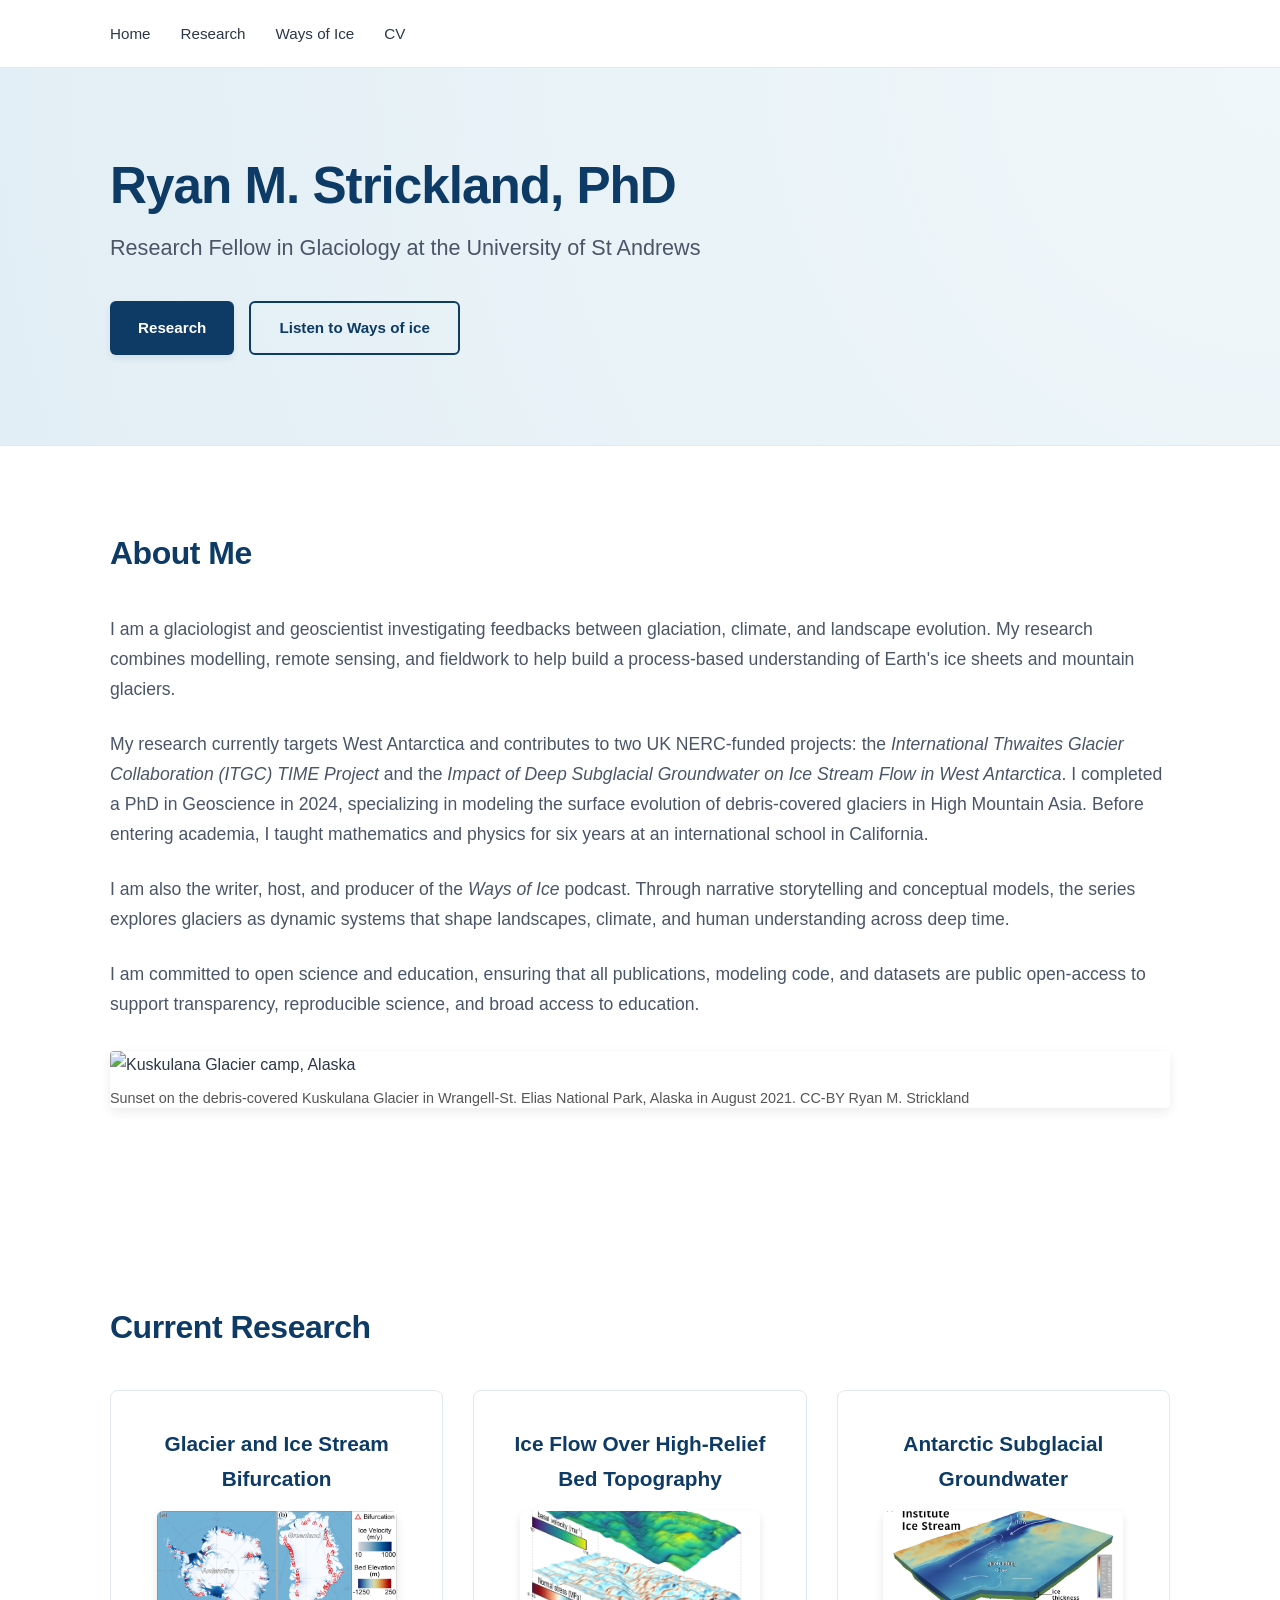
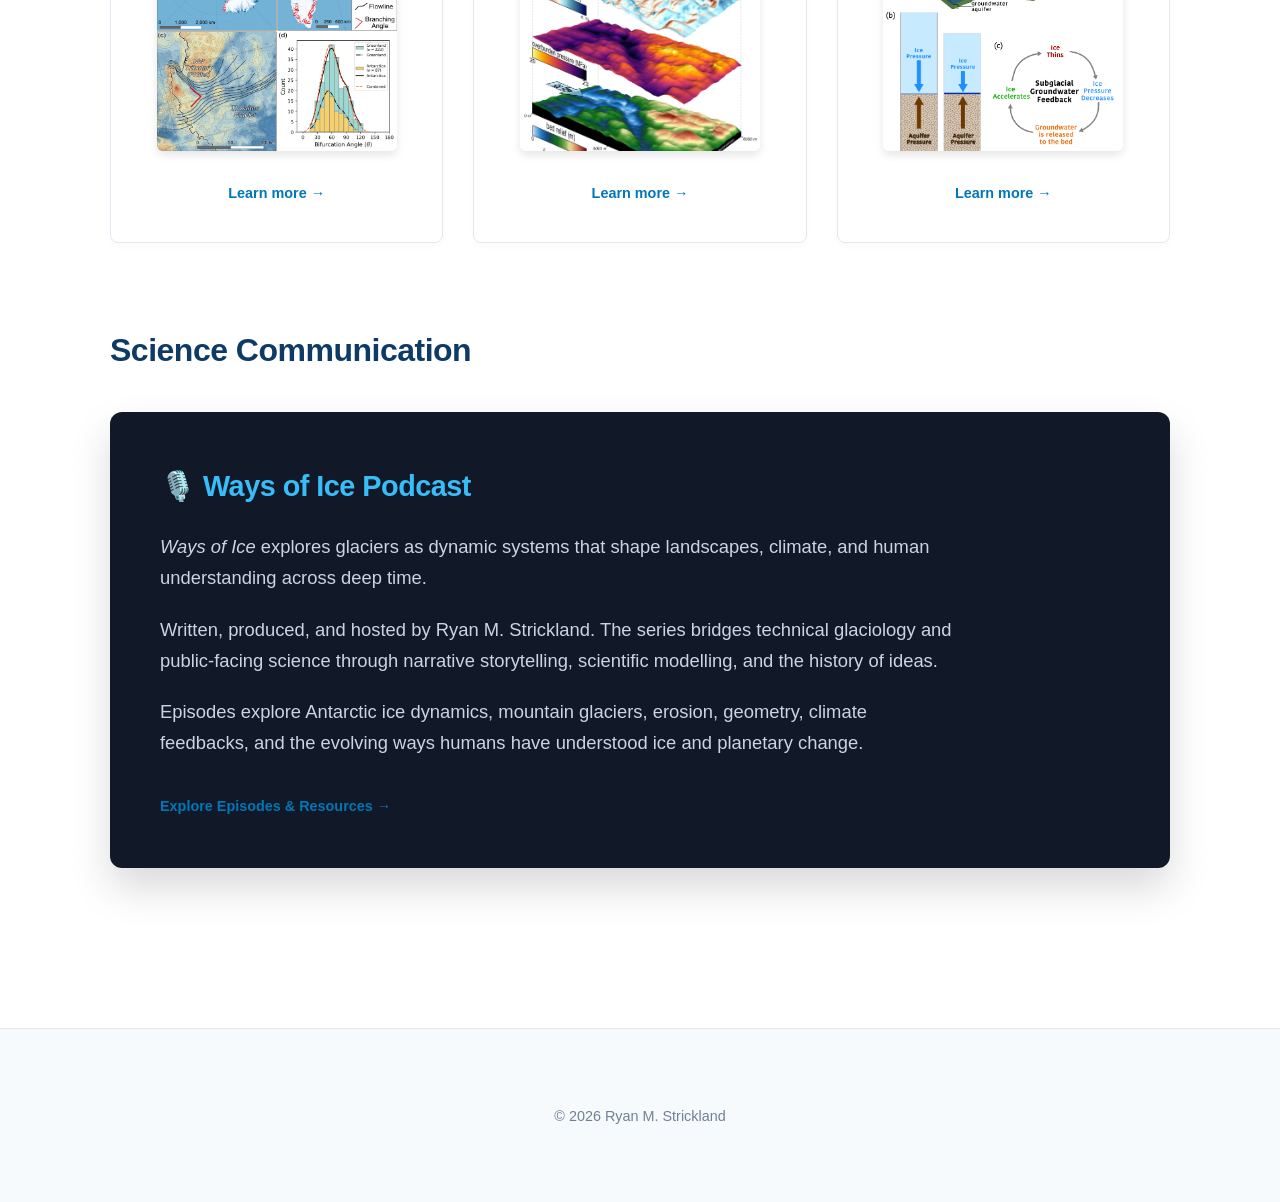
==== index.html @ 189a3fa6 "More minor edits" ====
<!DOCTYPE html>
<html lang="en">
<head>
    <meta charset="UTF-8">
    <meta name="viewport" content="width=device-width, initial-scale=1.0">
    <title>Ryan M. Strickland | Quantitative Glaciology & Geoscience</title>
    <link rel="stylesheet" href="styles_1.css">
</head>
<body>

    <header>
        <div class="container nav">
            <nav>
                <ul>
                    <li><a href="index.html">Home</a></li>
                    <li><a href="research.html">Research</a></li>
                    <li><a href="ways-of-ice.html">Ways of Ice</a></li>
                    <li><a href="Strickland_Ryan_CV.pdf" target="_blank" rel="noopener noreferrer">CV</a></li>
                </ul>
            </nav>
        </div>
    </header>

    <div class="hero">
        <div class="container">
            <h1>Ryan M. Strickland, PhD</h1>
            <p>
                Research Fellow in Glaciology at the University of St Andrews
            </p>
            <div class = "btn-group">
                <a href="research.html" class="btn">
                    Research
                </a>
                <a href="ways-of-ice.html" class="btn btn-secondary">
                    Listen to Ways of ice
                </a>
            </div>
        </div>
    </div>

    <div class="container">
        <section id="about">
            <h2>About Me</h2>
            <p>
                I am a glaciologist and geoscientist investigating feedbacks between glaciation, climate, and landscape evolution. My research combines modelling, remote sensing, and fieldwork to help build a process-based understanding of Earth's ice sheets and mountain glaciers.
            </p>
            <p>
                My research currently targets West Antarctica and contributes to two UK NERC-funded projects: the <em>International Thwaites Glacier Collaboration (ITGC) TIME Project</em> and the <em>Impact of Deep Subglacial Groundwater on Ice Stream Flow in West Antarctica</em>. I completed a PhD in Geoscience in 2024, specializing in modeling the surface evolution of debris-covered glaciers in High Mountain Asia. Before entering academia, I taught mathematics and physics for six years at an international school in California. 
            </p>
            <p>
                I am also the writer, host, and producer of the <em>Ways of Ice</em> podcast. Through narrative storytelling and conceptual models, the series explores glaciers as dynamic systems that shape landscapes, climate, and human understanding across deep time.
            </p>
            <p>
                I am committed to open science and education, ensuring that all publications, modeling code, and datasets are public open-access to support transparency, reproducible science, and broad access to education.
            </p>

        <figure class="photo-full">
            <img src="images/kuskulana.JPG" alt="Kuskulana Glacier camp, Alaska">
            <figcaption>
                Sunset on the debris-covered Kuskulana Glacier in Wrangell-St. Elias National Park, Alaska in August 2021. CC-BY Ryan M. Strickland 
            </figcaption>
        </figure>
        </section>

        

        <section id="research">

    <h2>Current Research</h2>

        <!-- CARD 1 -->

        <div class="grid">
                <a href="research.html#bifurcation" class="card-link">
                    <div class="card" style="text-align: center;">
                        <h3>
                        Glacier and Ice Stream Bifurcation
                        </h3>
                        <img src="images/bifurcations_1_figure.png" alt="Branching angles in Antarctica and Greenland" class="card-img">
                        <span class="read-more">Learn more &rarr;</span>
                    </div>
                </a>

                <a href="research.html#thwaites" class="card-link">
                    <div class="card" style="text-align: center;">
                        <h3>
                        Ice Flow Over High-Relief Bed Topography
                        </h3>
                        <img src="images/thwaitesup_canyon-bed.png" alt="Thwaites Glacier flow over high-relief bed topography." class="card-img">
                        <span class="read-more">Learn more &rarr;</span>
                    </div>
                </a>

                <a href="research.html#groundwater" class="card-link">
                    <div class="card" style="text-align: center;">
                        <h3>
                        Antarctic Subglacial Groundwater
                        </h3>
                        <img src="images/groundwater_figure.png" alt="Models of groundwater flow beneath ice sheets." class="card-img">
                        <span class="read-more">Learn more &rarr;</span>
                    </div>
                </a>
            </div>



    <section id="podcast">

        <h2>Science Communication</h2>
        <a href="ways-of-ice.html" class="card-link">
            <div class="podcast-feature">
                <h3>
                    🎙️ Ways of Ice Podcast
                </h3>
                <p>
                    <em>Ways of Ice</em> explores glaciers as dynamic systems that shape landscapes, climate, and human understanding across deep time.
                </p>
                <p>
                    Written, produced, and hosted by Ryan M. Strickland. The series bridges technical glaciology and public-facing science through narrative storytelling, scientific modelling, and the history of ideas.
                </p>
                <p>
                    Episodes explore Antarctic ice dynamics, mountain glaciers, erosion, geometry, climate feedbacks, and the evolving ways humans have understood ice and planetary change.
                </p>
                <span class="read-more">
                    Explore Episodes & Resources &rarr;
                </span>
            </div>
        </a>
    </section>
    </div>

    <footer>
        <div class="container">
            <p>&copy; 2026 Ryan M. Strickland</p>
        </div>
    </footer>

</body>
</html>
---- styles_1.css ----
/* Premium Modern Academic & Media Typography */
:root {
    --primary-color: #0d3b66;       /* Deep Midnight/Ice Blue */
    --accent-color: #0077b6;        /* Glacier Cyan Accent */
    --podcast-dark: #111827;        /* Sleek Charcoal for Media Callouts */
    --text-main: #2d3748;           /* Soft Dark Gray (easier on eyes than pure black) */
    --text-muted: #718096;
    --bg-light: #f7fafc;            /* Crisp Canvas White */
    --white: #ffffff;
    --border-color: #e2e8f0;
    --max-width: 1100px;
}

* {
    box-sizing: border-box;
}

body {
    font-family: -apple-system, BlinkMacSystemFont, "Segoe UI", Roboto, "Helvetica Neue", Arial, sans-serif;
    color: var(--text-main);
    line-height: 1.7;
    margin: 0;
    padding: 0;
    background-color: var(--white);
    -webkit-font-smoothing: antialiased;
}

/* Layout Container */
.container {
    width: 90%;
    max-width: var(--max-width);
    margin: 0 auto;
    padding: 0 20px;
}

/* Navigation Header */
header {
    background-color: rgba(255, 255, 255, 0.95);
    backdrop-filter: blur(8px);
    border-bottom: 1px solid var(--border-color);
    position: sticky;
    top: 0;
    z-index: 1000;
}

nav {
    display: flex;
    justify-content: space-between;
    align-items: center;
    padding: 20px 0;
}

nav .logo {
    font-weight: 700;
    font-size: 1.35rem;
    color: var(--primary-color);
    text-decoration: none;
    letter-spacing: -0.5px;
    display: flex;
}

nav ul {
    list-style: none;
    margin: 0;
    padding: 0;
    display: flex;
    gap: 30px;
}

nav ul li a {
    color: var(--text-main);
    text-decoration: none;
    font-weight: 500;
    font-size: 0.95rem;
    transition: color 0.2s ease;
}

nav ul li a:hover {
    color: var(--accent-color);
}

/* Premium Hero Section */
.hero {
    padding: 90px 0;
    background: radial-gradient(circle at top right, #f0f7fa 0%, #e2eef5 100%);
    border-bottom: 1px solid var(--border-color);
    text-align: left;
}

.hero h1 {
    font-size: 3.2rem;
    font-weight: 800;
    margin: 0 0 15px 0;
    color: var(--primary-color);
    letter-spacing: -1px;
    line-height: 1.1;
}

.hero p {
    font-size: 1.35rem;
    max-width: 750px;
    margin: 0 0 35px 0;
    color: #4a5568;
    font-weight: 400;
}

/* Interactive Buttons */
.btn-group {
    display: flex;
    gap: 15px;
    flex-wrap: wrap;
}

.btn {
    display: inline-flex;
    align-items: center;
    padding: 12px 28px;
    background-color: var(--primary-color);
    color: var(--white);
    text-decoration: none;
    border-radius: 6px;
    font-weight: 600;
    font-size: 0.95rem;
    transition: all 0.2s ease;
    box-shadow: 0 4px 6px rgba(13, 59, 102, 0.08);
}

.btn:hover {
    background-color: var(--accent-color);
    transform: translateY(-1px);
    box-shadow: 0 6px 12px rgba(13, 59, 102, 0.15);
}

.btn-secondary {
    background-color: transparent;
    color: var(--primary-color);
    border: 2px solid var(--primary-color);
    box-shadow: none;
}

.btn-secondary:hover {
    background-color: var(--primary-color);
    color: var(--white);
    box-shadow: 0 4px 6px rgba(13, 59, 102, 0.08);
}

/* Content Sections */
section {
    padding: 80px 0;
}

section h2 {
    font-size: 2rem;
    font-weight: 700;
    color: var(--primary-color);
    margin-top: 0;
    margin-bottom: 35px;
    letter-spacing: -0.5px;
    position: relative;
}

section p {
    font-size: 1.1rem;
    margin-bottom: 25px;
    color: #4a5568;
}

/* Modern Media Proof Bar */
.media-row {
    text-align: center;
    color: var(--text-muted);
    font-weight: 500;
    font-size: 0.9rem;
    text-transform: uppercase;
    letter-spacing: 1.5px;
    padding: 25px 0;
    border-top: 1px solid var(--border-color);
    border-bottom: 1px solid var(--border-color);
    background-color: var(--bg-light);
}

/* Grid & Cards (Research Focus) */
.grid {
    display: grid;
    grid-template-columns: repeat(auto-fit, minmax(300px, 1fr));
    gap: 30px;
}

.card {
    background: var(--white);
    padding: 35px;
    border-radius: 8px;
    border: 1px solid var(--border-color);
    box-shadow: 0 4px 6px rgba(0, 0, 0, 0.02);
    transition: all 0.3s ease;
}

.card:hover {
    transform: translateY(-4px);
    box-shadow: 0 12px 20px rgba(0, 0, 0, 0.05);
    border-color: #cbd5e0;
}

.card h3 {
    margin-top: 0;
    font-size: 1.3rem;
    color: var(--primary-color);
    margin-bottom: 15px;
}

.card p {
    font-size: 1rem;
    margin: 0;
    color: #4a5568;
}

/* Premium Media Callout Block (Ways of Ice) */
.podcast-feature {
    background-color: var(--podcast-dark);
    color: var(--white);
    padding: 50px;
    border-radius: 12px;
    box-shadow: 0 20px 40px rgba(0, 0, 0, 0.15);
    display: flex;
    flex-direction: column;
    gap: 20px;
}

.podcast-feature h3 {
    margin: 0;
    font-size: 1.8rem;
    color: #38bdf8; /* Soft blue-cyan tint for dark mode */
    letter-spacing: -0.5px;
}

.podcast-feature p {
    color: #cbd5e1;
    font-size: 1.15rem;
    margin: 0;
    max-width: 800px;
}

.podcast-feature .btn {
    background-color: #38bdf8;
    color: var(--podcast-dark);
    align-self: flex-start;
    margin-top: 10px;
}

.podcast-feature .btn:hover {
    background-color: var(--white);
    color: var(--podcast-dark);
}

/* Clean Footer */
footer {
    text-align: center;
    padding: 60px 0;
    color: var(--text-muted);
    font-size: 0.9rem;
    border-top: 1px solid var(--border-color);
    background-color: var(--bg-light);
}

/* Responsive Scaling */
@media (max-width: 768px) {
    .hero h1 { font-size: 2.3rem; }
    .hero p { font-size: 1.15rem; }
    .podcast-feature { padding: 30px; }
    nav { flex-direction: column; gap: 15px; }
}

/* Make the wrapping link behave like a block element */
.card-link {
    text-decoration: none; /* Removes text underlines from the whole card */
    color: inherit;        /* Keeps your text-main color intact */
    display: block;
}

/* Optional: Move your hover effect from .card:hover to the link wrapper */
.card-link:hover .card {
    transform: translateY(-4px);
    box-shadow: 0 12px 20px rgba(0, 0, 0, 0.05);
    border-color: #cbd5e0;
}
/* Explicitly strips the default underline from text headers or spans inside the link */
.card-link *, 
.card-link h3, 
.card-link p, 
.card-link span {
    text-decoration: none !important;
}


/* Optional stylistic hint at the bottom of the card */
.read-more {
    display: inline-block;
    margin-top: 15px;
    font-size: 0.9rem;
    font-weight: 600;
    color: var(--accent-color);
}

/* Restricts podcast/card artwork from ballooning on large screens */
.card-img {
    width: 240px;            /* Forces a clean, consistent width */
    max-width: 100%;         /* Prevents it from breaking on tiny mobile screens */
    height: 240px;           /* Keeps it perfectly square */
    object-fit: cover;       /* Ensures the image crops beautifully without distortion if needed */
    display: block;
    margin: 0 auto 15px auto; /* Centers the image horizontally and adds bottom spacing */
    border-radius: 6px;      /* Matches the card's smooth corners */
    box-shadow: 0 4px 8px rgba(0, 0, 0, 0.1); /* Adds subtle depth to the artwork */
}

/* Container for the image and caption */
figure.project-image {
    margin: 2rem 0;
    padding: 0;
    /* Use max-content to keep the container bound to the text column */
    max-width: 100% !important; 
    text-align: left;
}

/* Force the image to obey the boundaries */
figure.project-image img {
    display: block;
    width: 70% !important;     /* Forces the image to fill the text column... */
    max-width: 100% !important; /* ...but absolutely forbids it from going wider */
    height: auto !important;    /* Keeps the image aspect ratio perfectly intact */
    border-radius: 4px;
}

/* Caption Styling */
figure.project-image figcaption {
    margin-top: 0.75rem;
    font-size: 0.9rem;
    color: #555;
    line-height: 1.4;
}

/* Keeps anchor links from sliding under the fixed header */
.project-item {
    scroll-margin-top: 120px !important; /* Adjust this number to match the actual height of your header */
}

html {
    scroll-behavior: smooth;
}

/* Force the audio text to exactly match your existing link aesthetics */
.audio-status.read-more {
    display: inline-block;
    margin-top: 1rem;
    font-weight: bold;       /* Makes it pop */
    color: #0074d9;          /* Change this hex code if your site uses a different blue */
    text-decoration: none;
}

/* Optional hover visual cue */
.podcast-card:hover .audio-status.read-more {
    text-decoration: underline; /* Toggles an underline when hovering over the card */
}

/* Changes the mouse arrow to a clickable finger when hovering over the cards */
.podcast-card {
    cursor: pointer;
}

/* Styling for non-graph photography to span full text width */
.photo-full {
    width: 100%;          /* Forces the image to span the full width of its container */
    max-width: 100%;      /* Ensures it never spills out of the text boundaries */
    height: auto;         /* Maintains the photo's original aspect ratio */
    display: block;       /* Removes the default bottom whitespace gap common in inline images */
    margin: 2rem auto;    /* Centers the photo and adds clean breathing room above and below */
    border-radius: 4px;   /* Optional: A very subtle rounding of the sharp edges to match modern UI */
    box-shadow: 0 4px 12px rgba(0, 0, 0, 0.08); /* Optional: Soft shadow to give depth to standalone photos */
}

/* Style the figure container to match the width of the paragraph text */
figure.photo-full {
    width: 100%;
    margin: 2rem 0; /* Adds top/bottom space, aligns strictly to the left text edge */
    padding: 0;
}

/* Force the actual image inside that container to fill the text column safely */
figure.photo-full img {
    width: 100%;       /* Spans exactly 100% of the section width */
    height: auto;      /* Keeps the proportions perfectly intact */
    display: block;    /* Removes inline spacing bugs */
    border-radius: 4px; /* Optional: Clean edge softening */
}

/* Style the text underneath the photo */
figure.photo-full figcaption {
    font-size: 0.9rem;
    color: #555;
    margin-top: 0.6rem;
    line-height: 1.4;
}
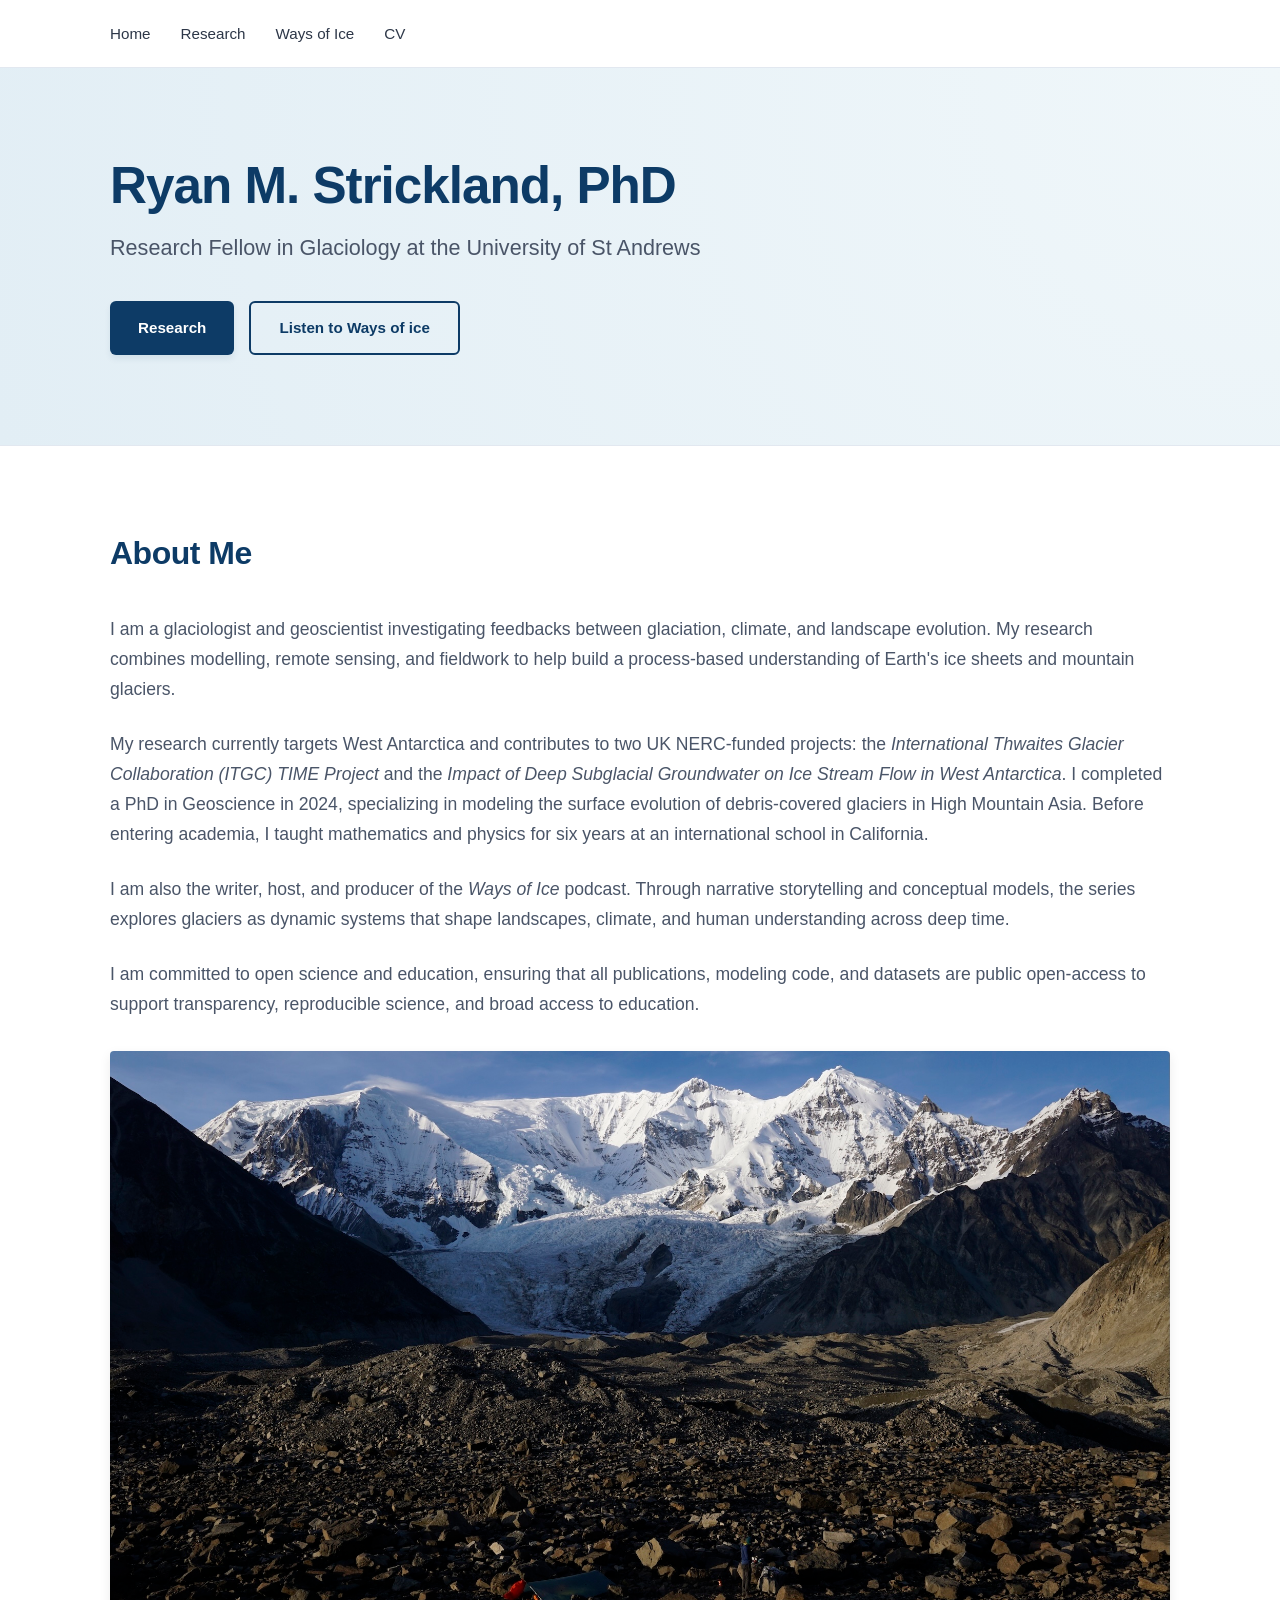
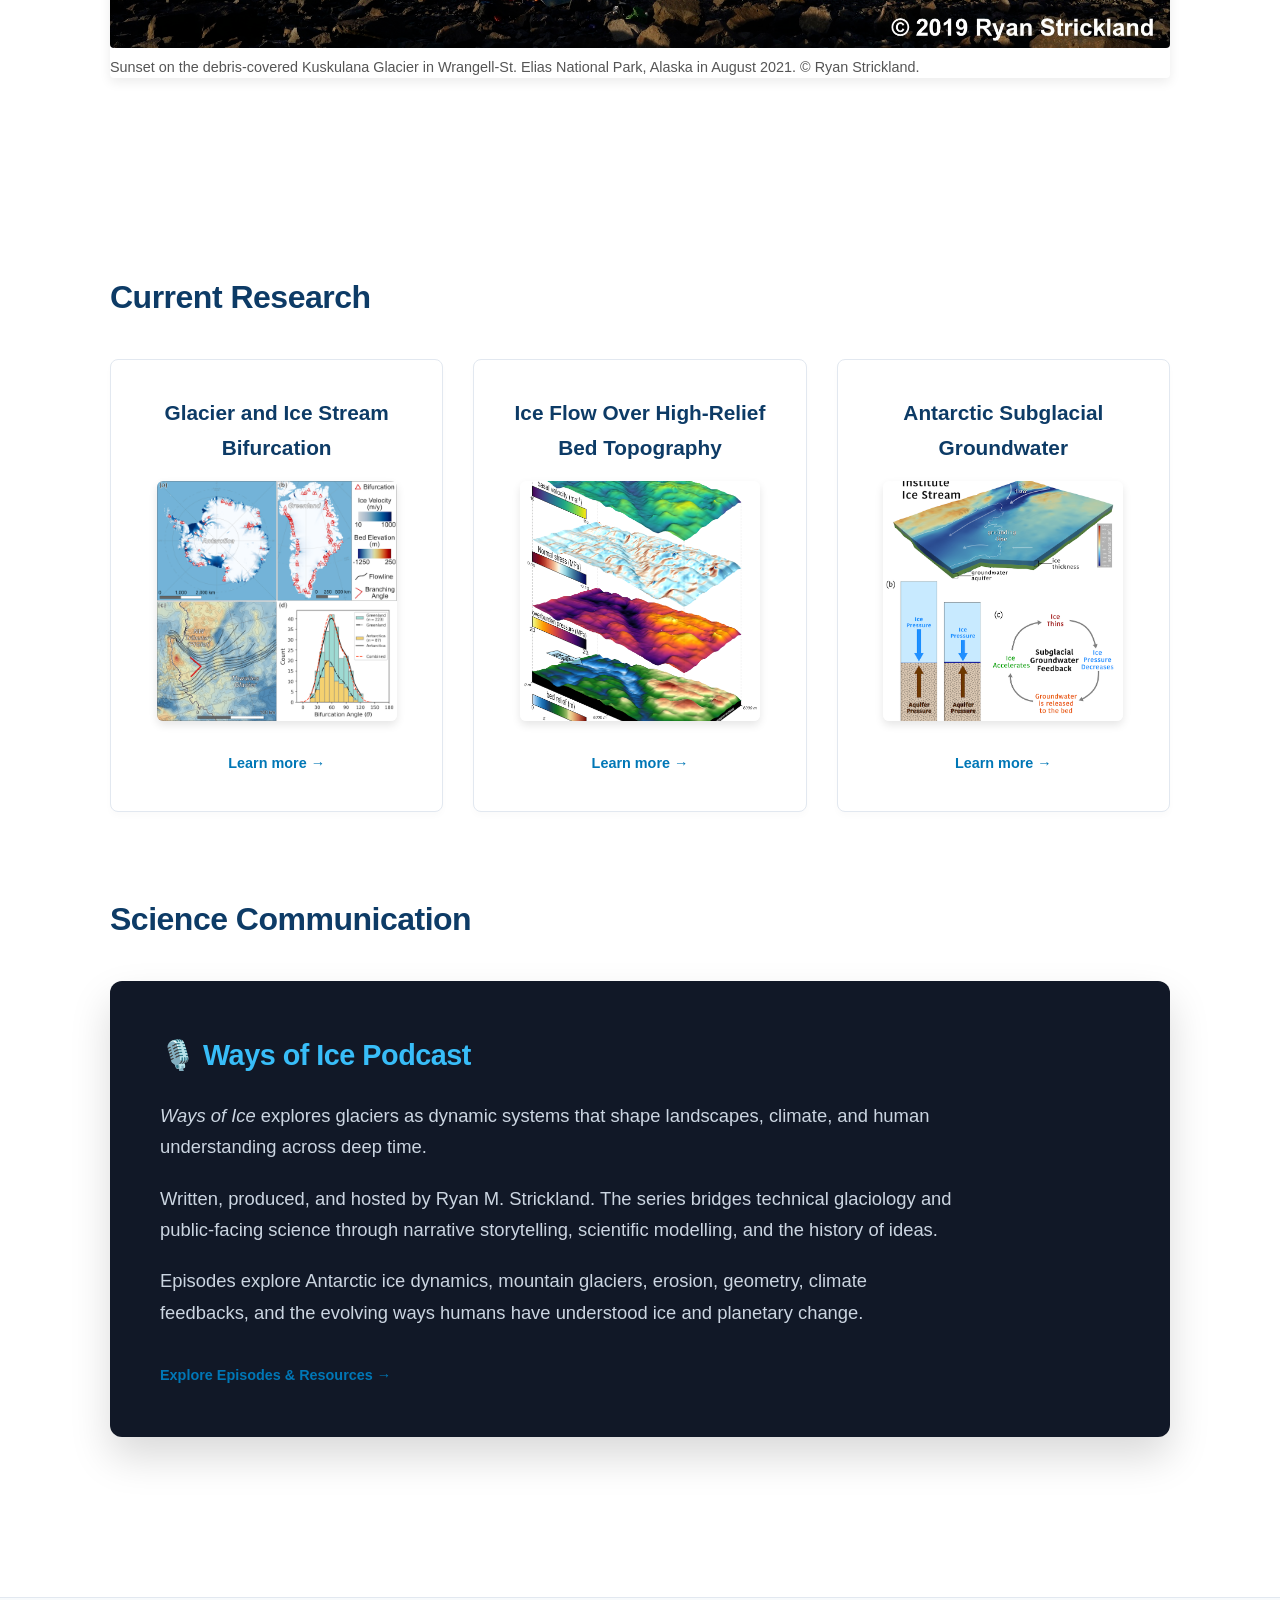
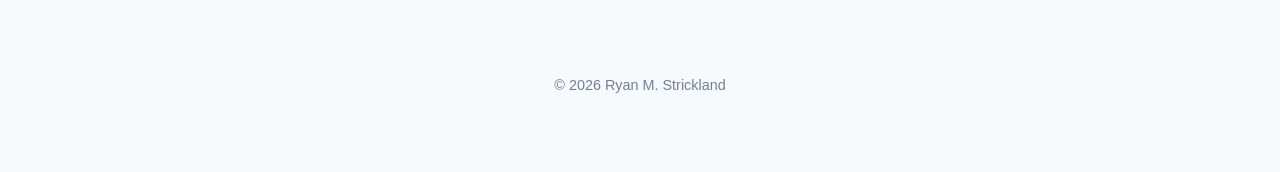
==== commit 919561f5: "Add image copyrights" ====
--- a/index.html
+++ b/index.html
@@ -57,7 +57,7 @@
         <figure class="photo-full">
             <img src="images/kuskulana.JPG" alt="Kuskulana Glacier camp, Alaska">
             <figcaption>
-                Sunset on the debris-covered Kuskulana Glacier in Wrangell-St. Elias National Park, Alaska in August 2021. CC-BY Ryan M. Strickland 
+                Sunset on the debris-covered Kuskulana Glacier in Wrangell-St. Elias National Park, Alaska in August 2021. &copy; Ryan Strickland.
             </figcaption>
         </figure>
         </section>
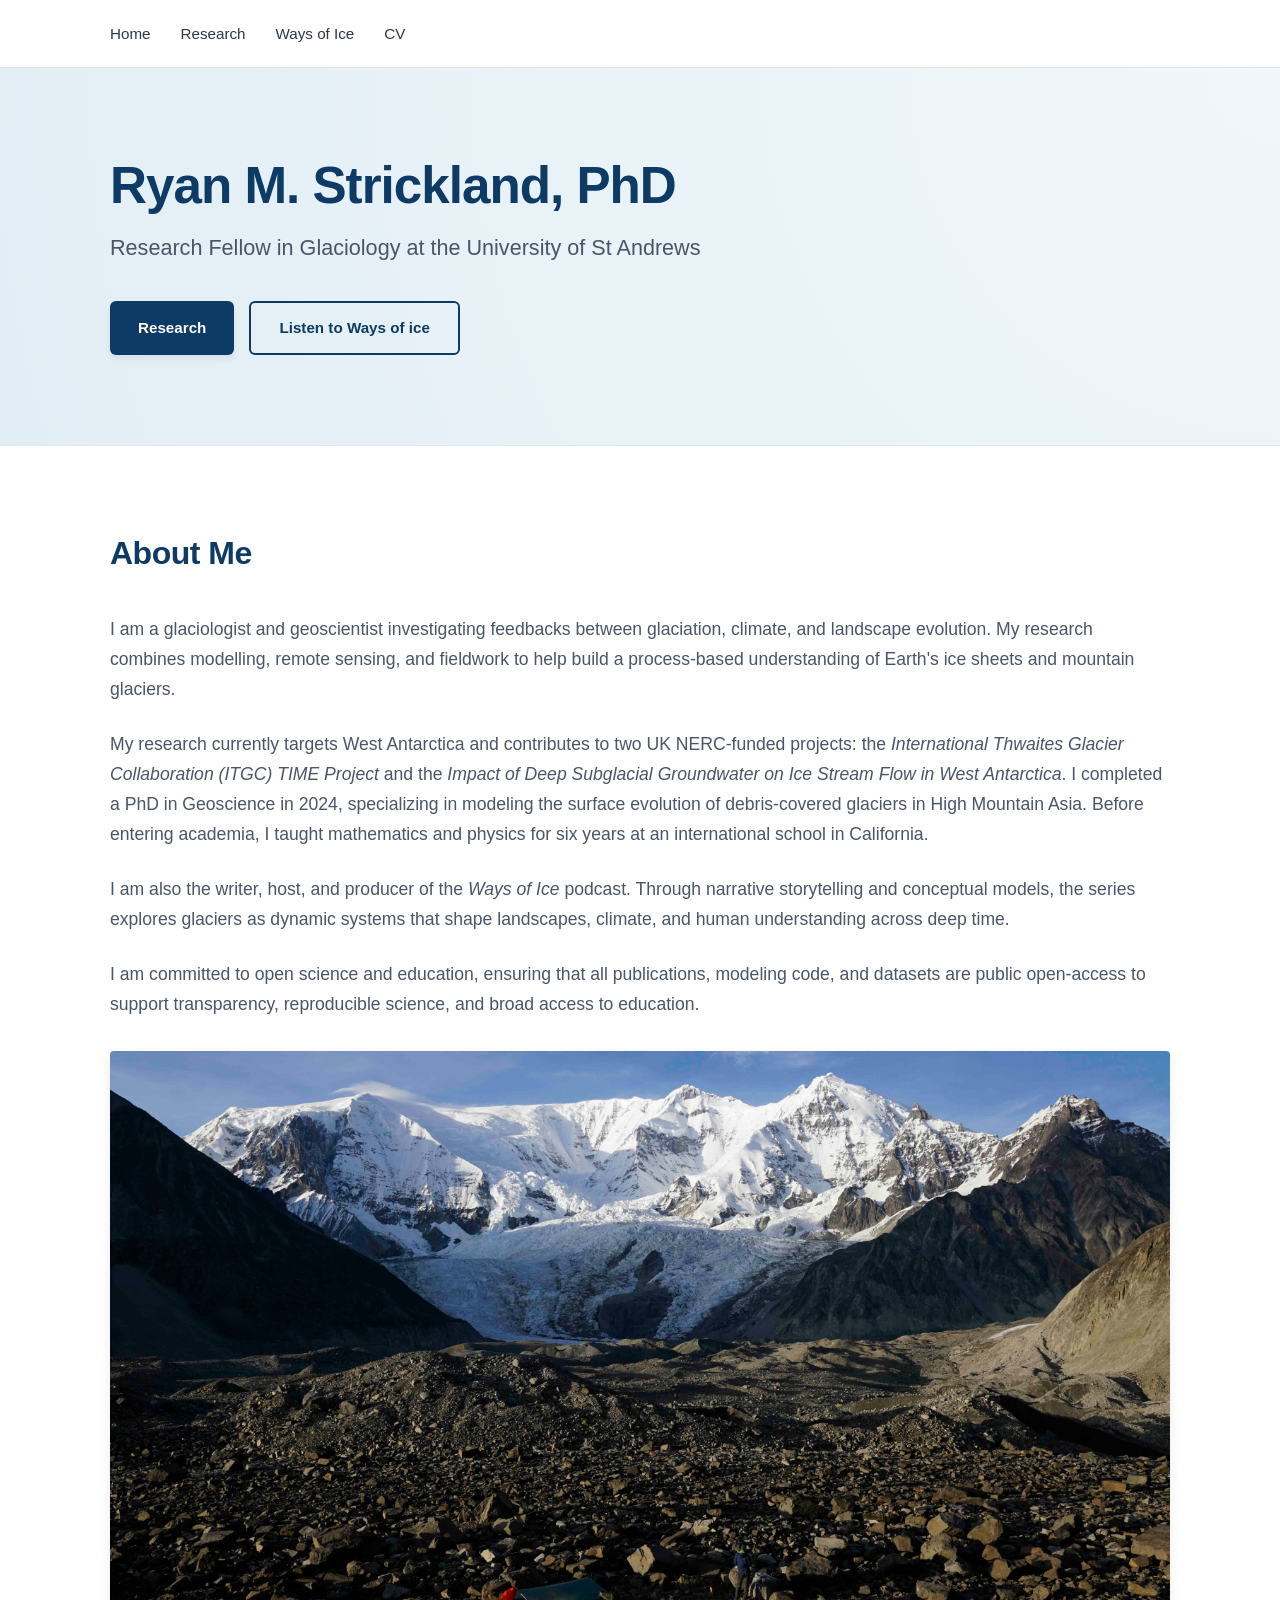
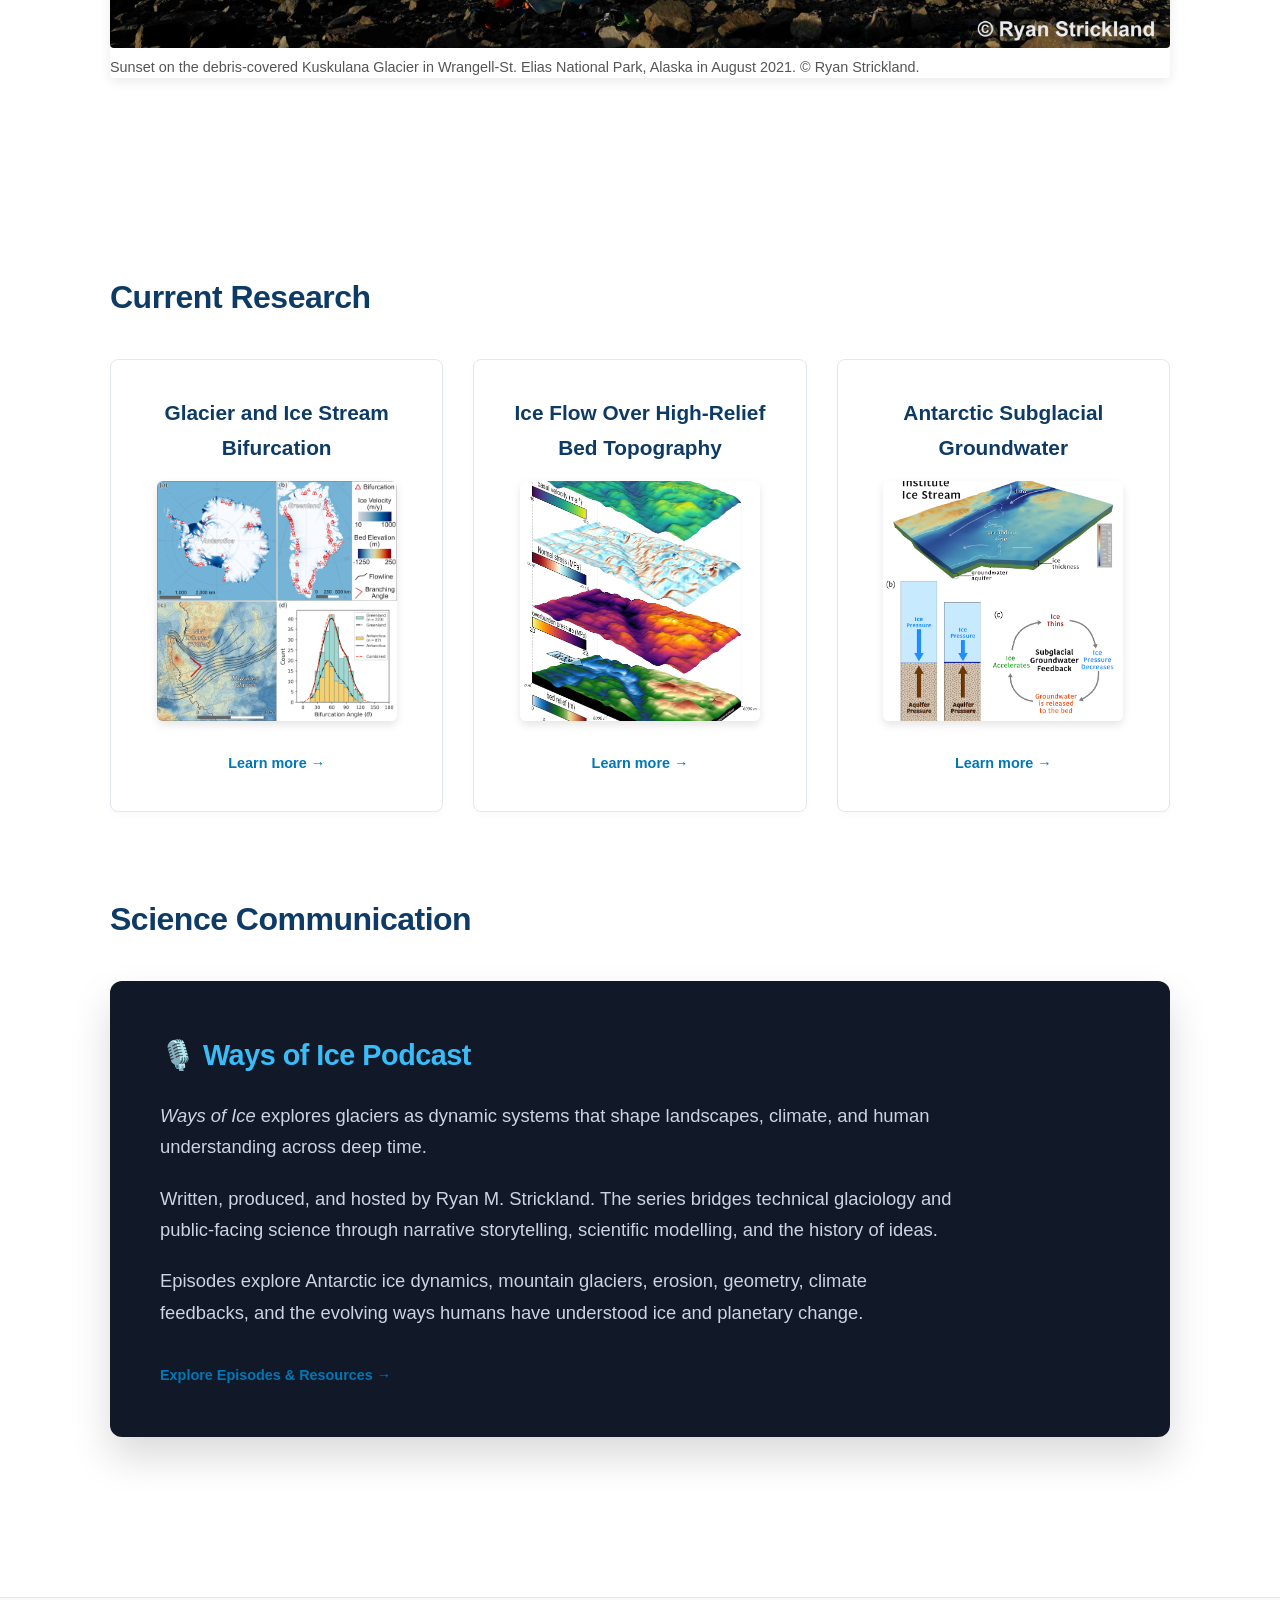
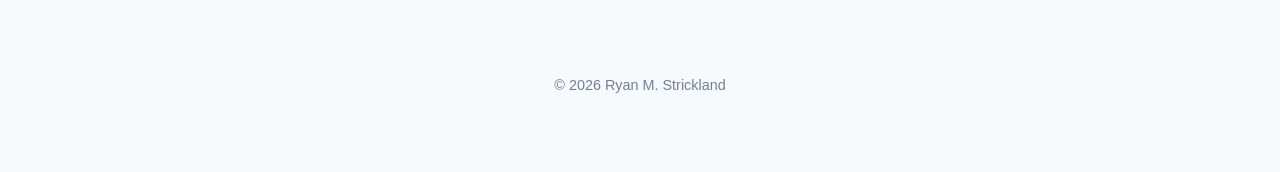
==== commit b34ea855: "Corrected file extension" ====
--- a/index.html
+++ b/index.html
@@ -3,7 +3,7 @@
 <head>
     <meta charset="UTF-8">
     <meta name="viewport" content="width=device-width, initial-scale=1.0">
-    <title>Ryan M. Strickland | Quantitative Glaciology & Geoscience</title>
+    <title>Ryan M. Strickland | Glaciology & Geoscience</title>
     <link rel="stylesheet" href="styles_1.css">
 </head>
 <body>
@@ -55,7 +55,7 @@
             </p>
 
         <figure class="photo-full">
-            <img src="images/kuskulana.JPG" alt="Kuskulana Glacier camp, Alaska">
+            <img src="images/kuskulana.jpeg" alt="Kuskulana Glacier camp, Alaska">
             <figcaption>
                 Sunset on the debris-covered Kuskulana Glacier in Wrangell-St. Elias National Park, Alaska in August 2021. &copy; Ryan Strickland.
             </figcaption>
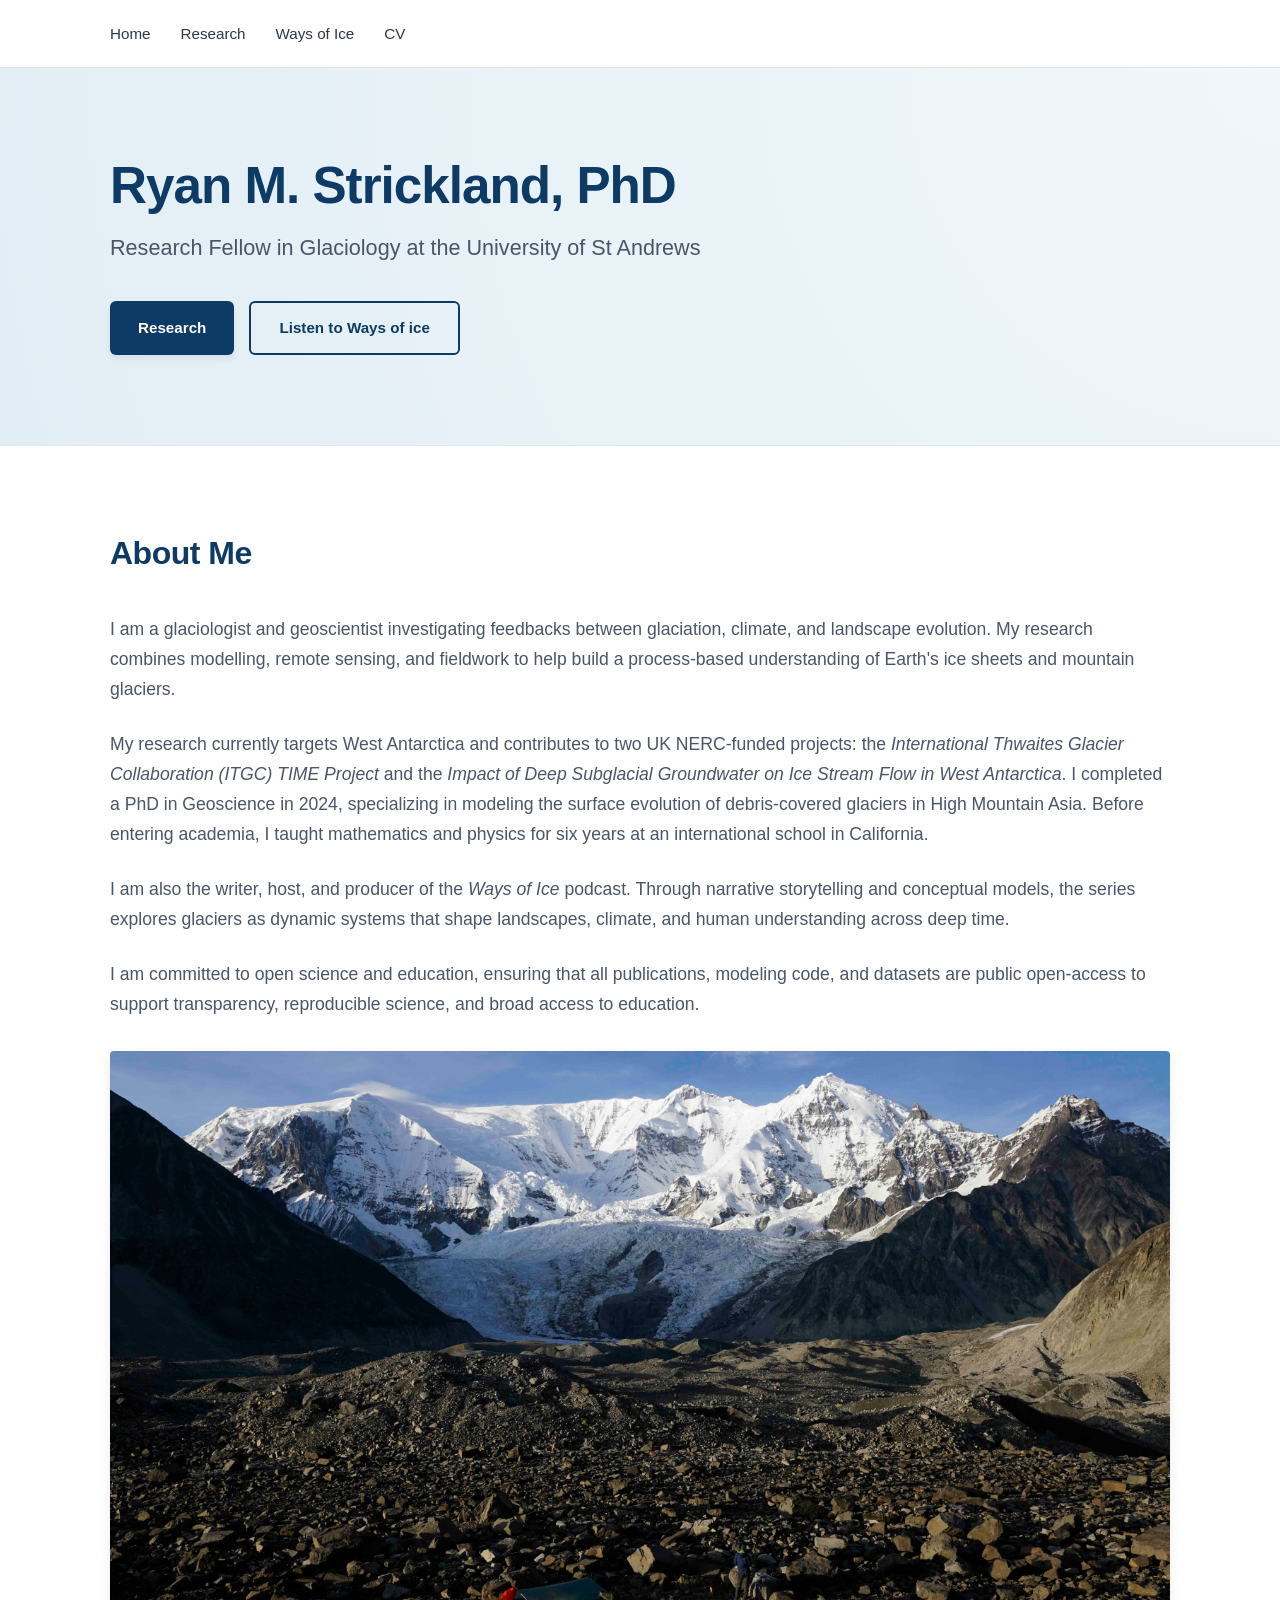
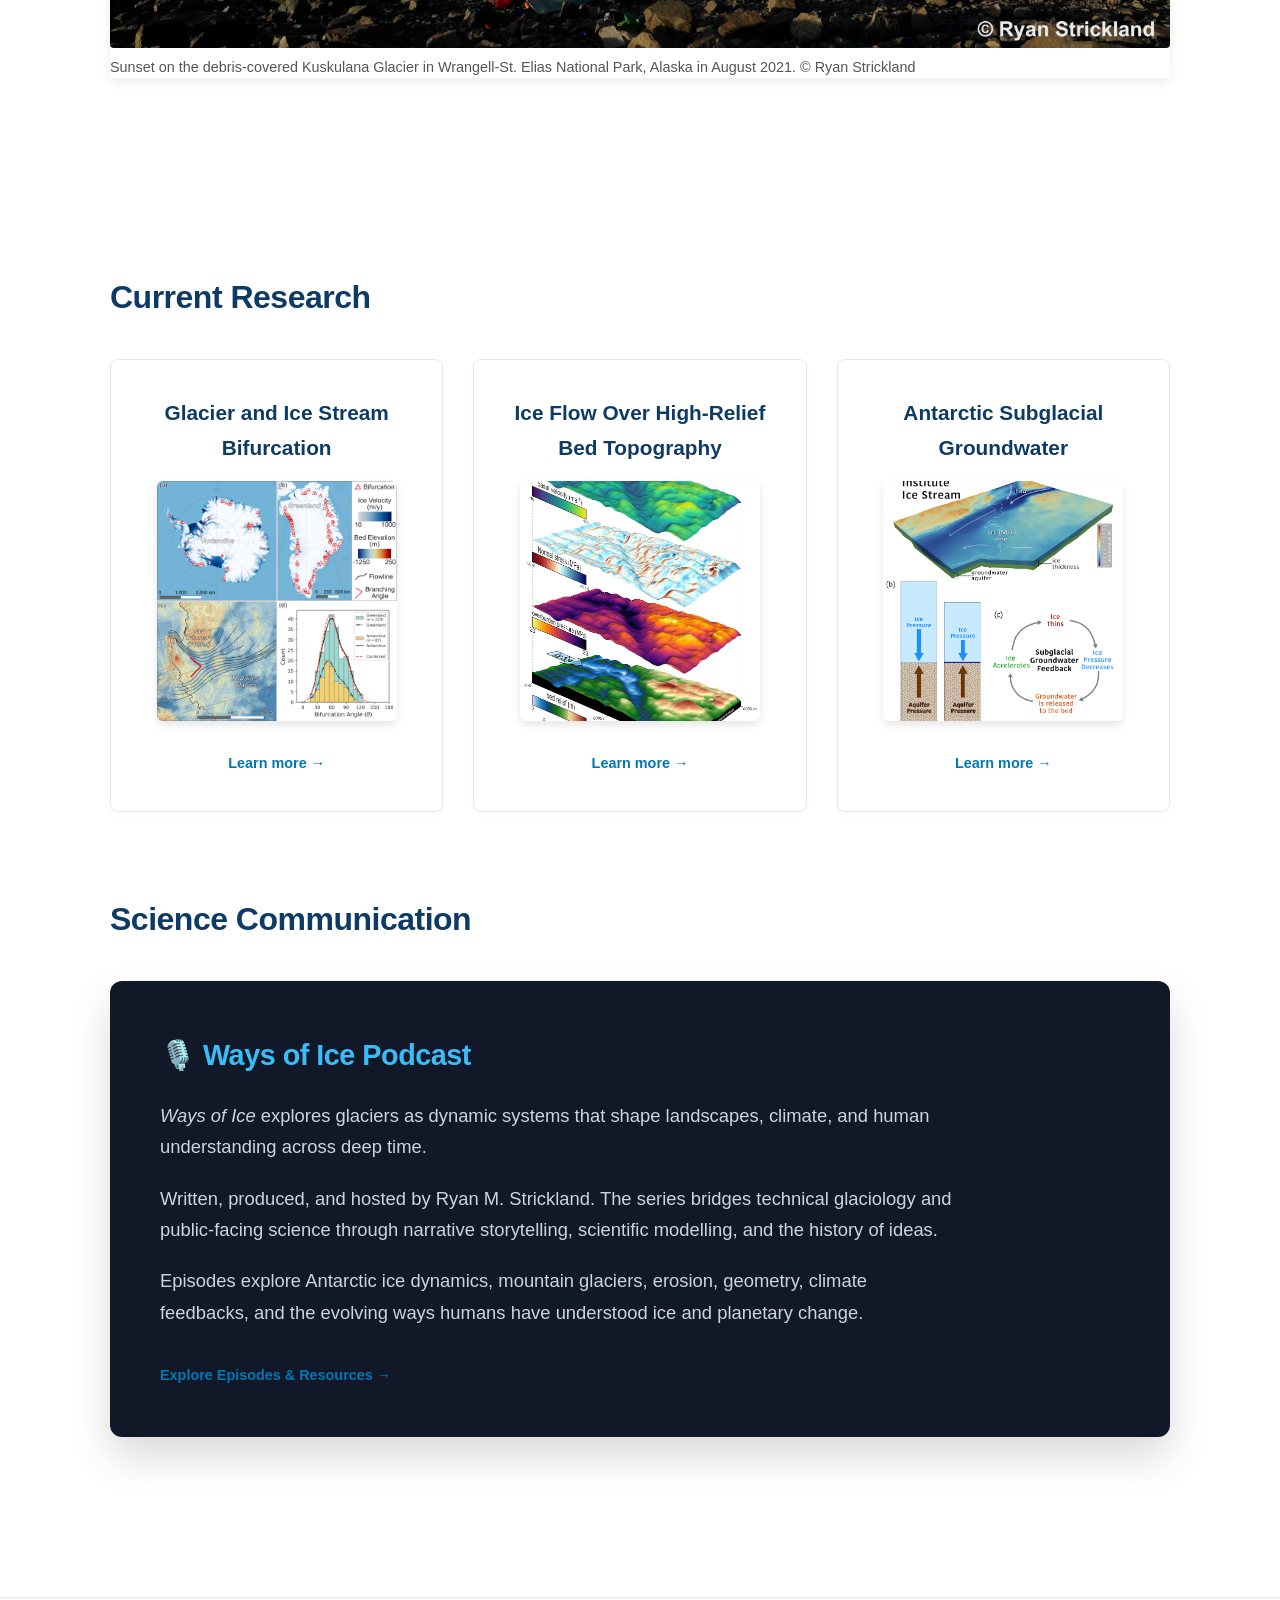
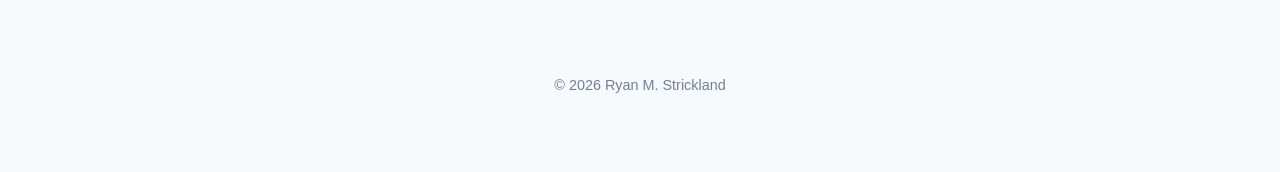
==== commit 86012a12: "Added ways of ice logo" ====
--- a/index.html
+++ b/index.html
@@ -57,7 +57,7 @@
         <figure class="photo-full">
             <img src="images/kuskulana.jpeg" alt="Kuskulana Glacier camp, Alaska">
             <figcaption>
-                Sunset on the debris-covered Kuskulana Glacier in Wrangell-St. Elias National Park, Alaska in August 2021. &copy; Ryan Strickland.
+                Sunset on the debris-covered Kuskulana Glacier in Wrangell-St. Elias National Park, Alaska in August 2021. &copy; Ryan Strickland
             </figcaption>
         </figure>
         </section>
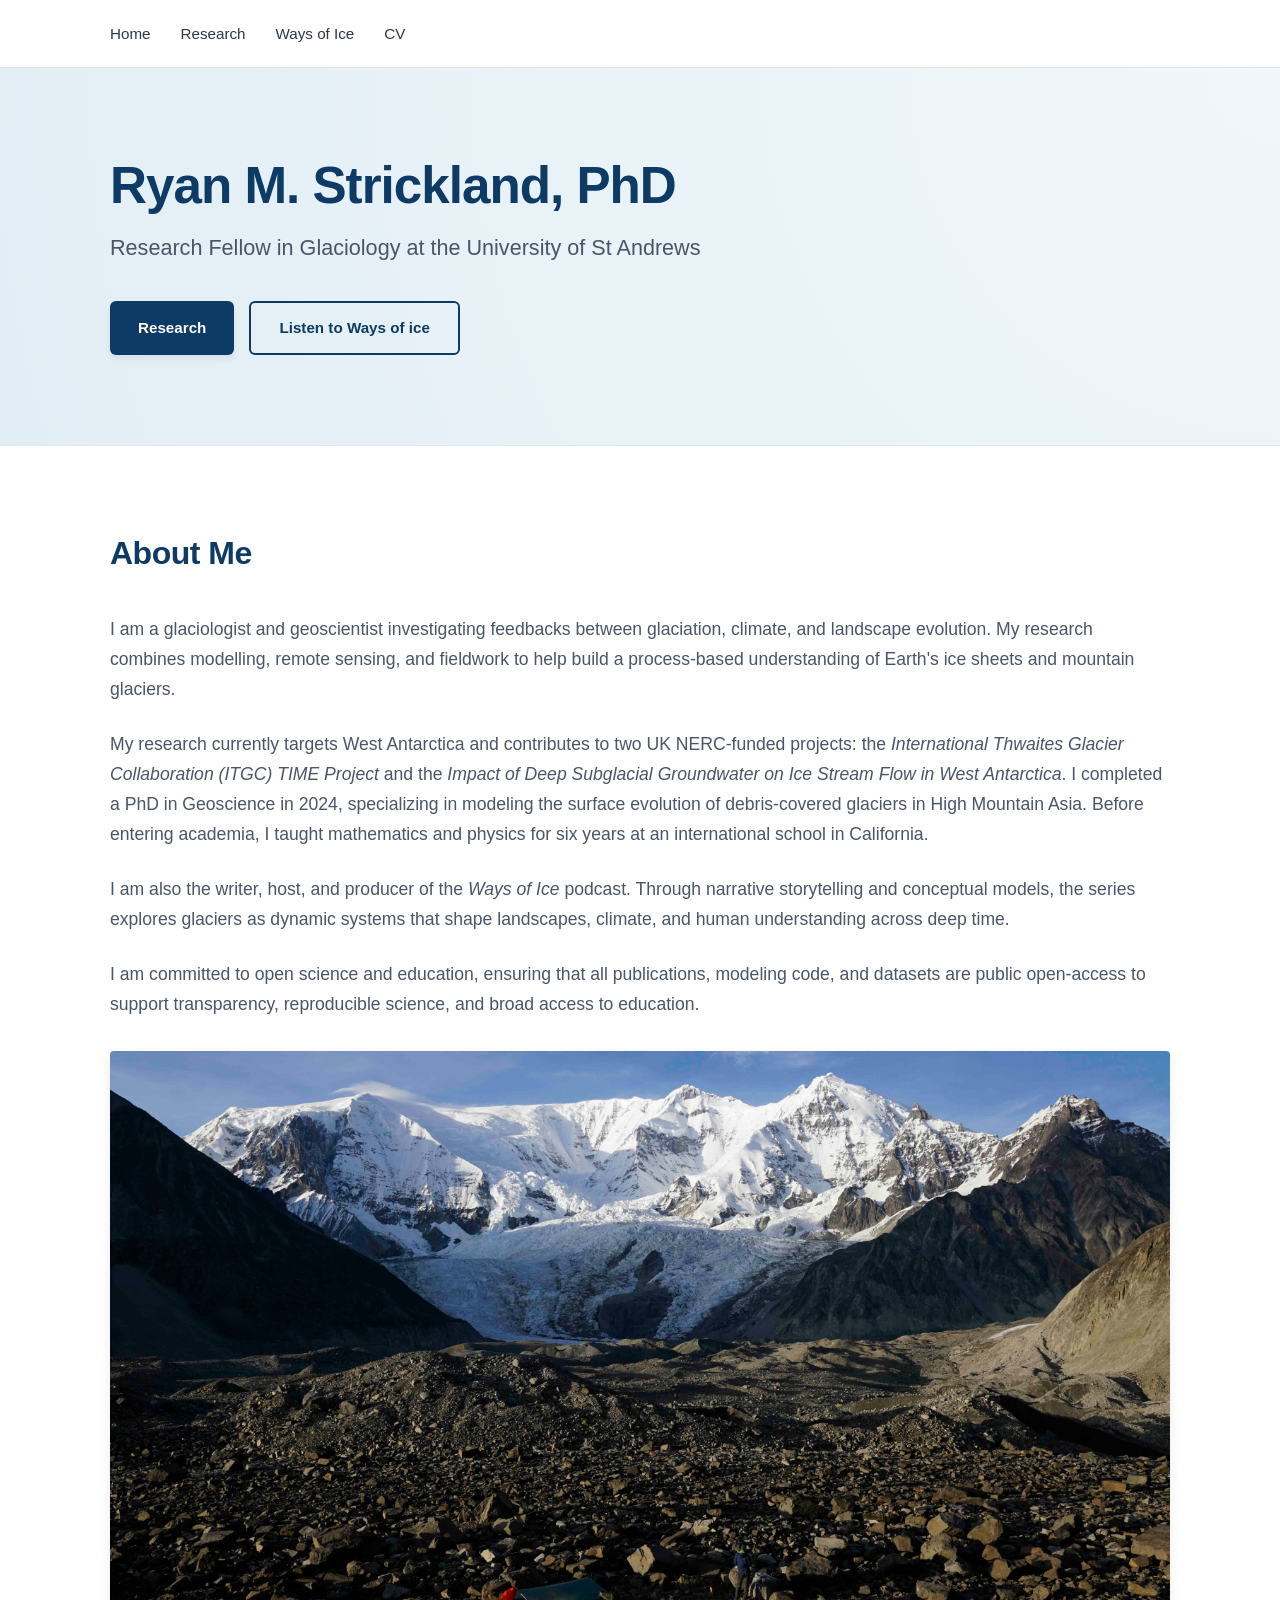
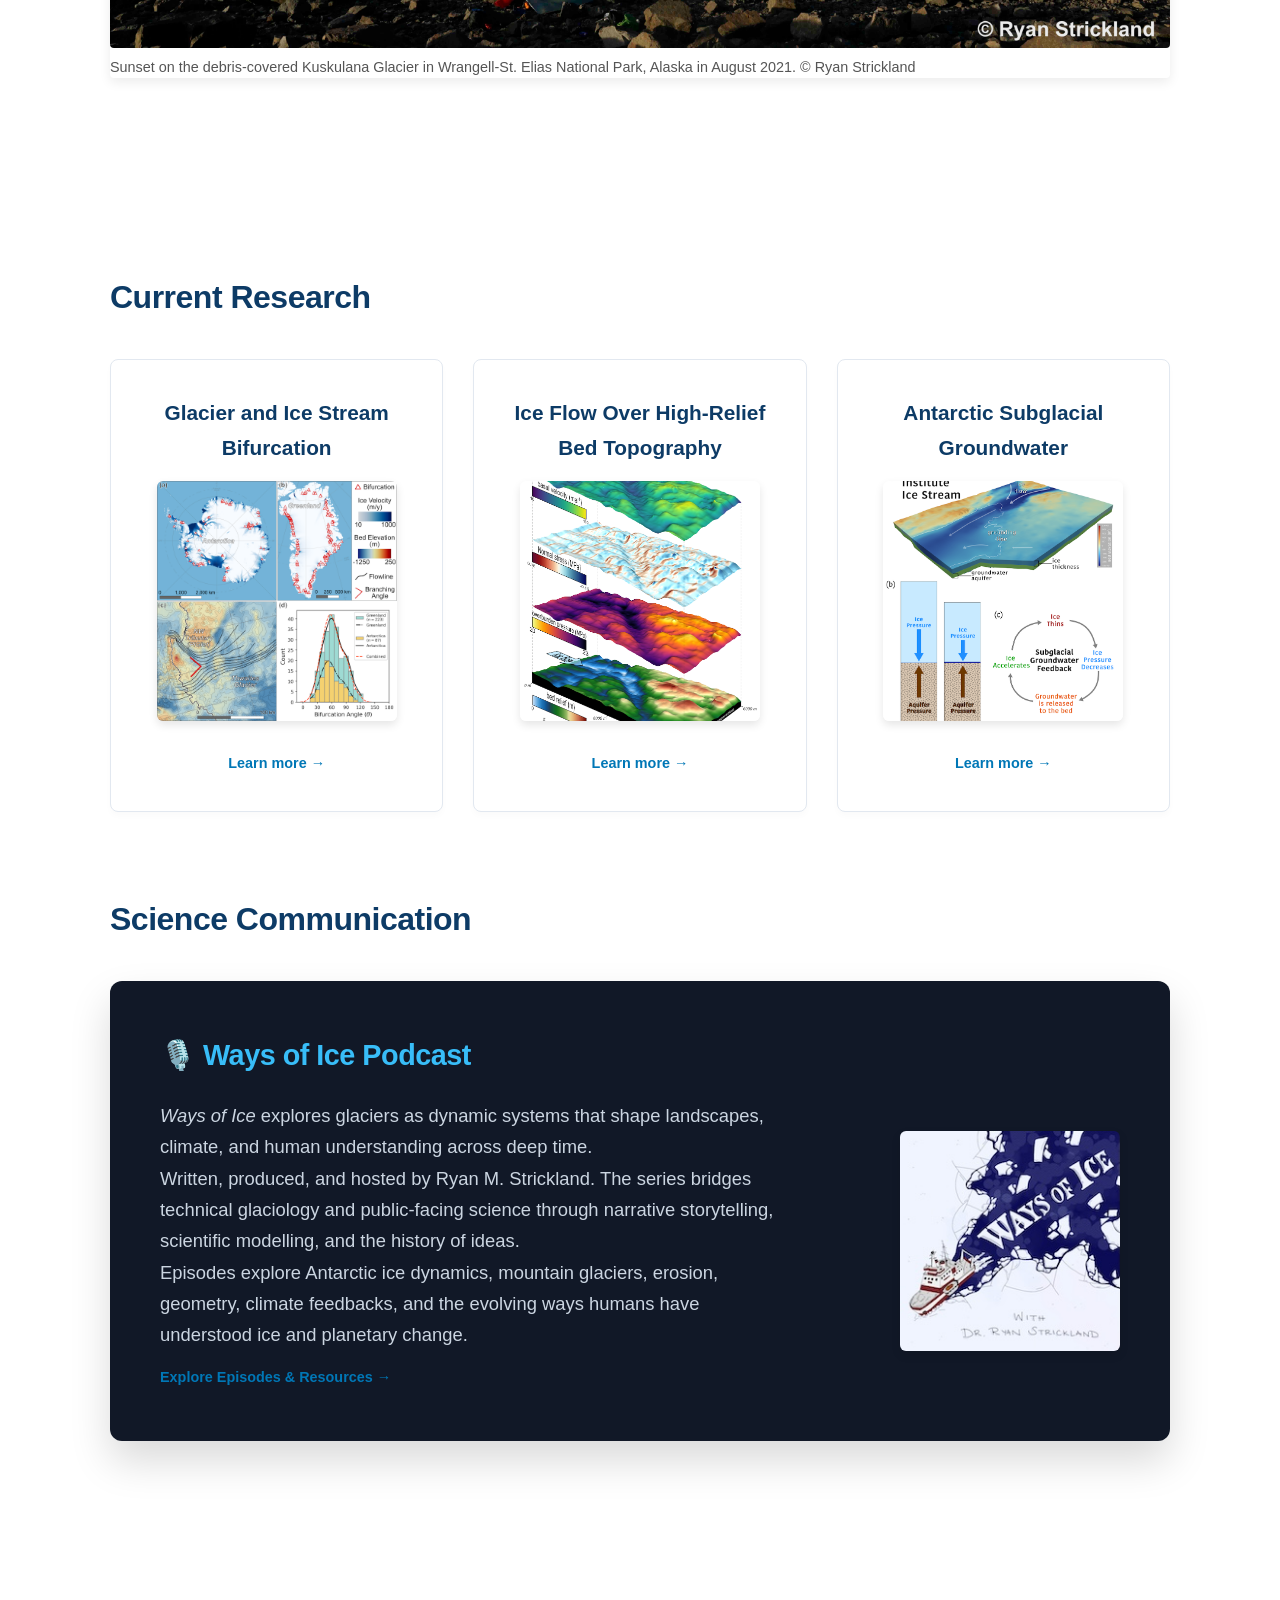
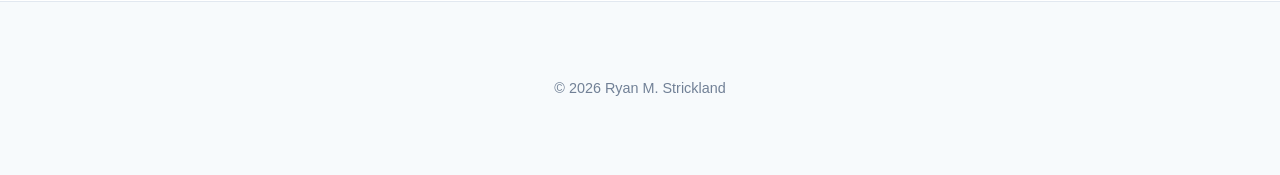
==== commit 3f387170: "Fixed main page card with logo" ====
--- a/index.html
+++ b/index.html
@@ -109,21 +109,30 @@
         <h2>Science Communication</h2>
         <a href="ways-of-ice.html" class="card-link">
             <div class="podcast-feature">
-                <h3>
-                    🎙️ Ways of Ice Podcast
-                </h3>
-                <p>
-                    <em>Ways of Ice</em> explores glaciers as dynamic systems that shape landscapes, climate, and human understanding across deep time.
-                </p>
-                <p>
-                    Written, produced, and hosted by Ryan M. Strickland. The series bridges technical glaciology and public-facing science through narrative storytelling, scientific modelling, and the history of ideas.
-                </p>
-                <p>
-                    Episodes explore Antarctic ice dynamics, mountain glaciers, erosion, geometry, climate feedbacks, and the evolving ways humans have understood ice and planetary change.
-                </p>
-                <span class="read-more">
-                    Explore Episodes & Resources &rarr;
-                </span>
+                <h3>🎙️ Ways of Ice Podcast</h3>
+                
+                <div class="podcast-content">
+                    
+                    <div class="podcast-text">
+                        <p>
+                            <em>Ways of Ice</em> explores glaciers as dynamic systems that shape landscapes, climate, and human understanding across deep time.
+                        </p>
+                        <p>
+                            Written, produced, and hosted by Ryan M. Strickland. The series bridges technical glaciology and public-facing science through narrative storytelling, scientific modelling, and the history of ideas.
+                        </p>
+                        <p>
+                            Episodes explore Antarctic ice dynamics, mountain glaciers, erosion, geometry, climate feedbacks, and the evolving ways humans have understood ice and planetary change.
+                        </p>
+                        <span class="read-more">
+                            Explore Episodes & Resources &rarr;
+                        </span>
+                    </div>
+                    
+                    <div class="podcast-logo-wrapper">
+                        <img src="images/logo.jpg" alt="Ways of Ice Podcast Logo" class="podcast-card-logo">
+                    </div>
+                    
+                </div>
             </div>
         </a>
     </section>
--- a/styles_1.css
+++ b/styles_1.css
@@ -399,4 +399,42 @@
     color: #555;
     margin-top: 0.6rem;
     line-height: 1.4;
+}
+
+/* Creates the split columns under the heading */
+.podcast-content {
+    display: flex;
+    gap: 2rem;            /* Puts clean breathing room between the text and the logo */
+    align-items: center;  /* Centers the logo vertically relative to the text block */
+}
+
+/* Forces the text side to claim the majority of the card space */
+.podcast-text {
+    flex: 2;
+}
+
+/* Holds the logo and defines its column weight */
+.podcast-logo-wrapper {
+    flex: 1;
+    text-align: right;    /* Keeps the image pushed neatly to the right edge */
+}
+
+/* Constrains the logo so it stays proportional and doesn't blow up */
+.podcast-card-logo {
+    width: 100%;
+    max-width: 220px;     /* Adjust this pixel value to change the sizing of the logo */
+    height: auto;
+    border-radius: 6px;   /* Subtle edge rounding to match modern layouts */
+    box-shadow: 0 4px 10px rgba(0,0,0,0.1); /* Adds a very soft drop shadow to the artwork */
+}
+
+/* Mobile Responsive Rule: Stacks the columns if the screen gets too narrow */
+@media (max-width: 768px) {
+    .podcast-content {
+        flex-direction: column-reverse; /* Puts text on top, logo on bottom on small phones */
+        gap: 1.5rem;
+    }
+    .podcast-logo-wrapper {
+        text-align: center; /* Centers the logo on mobile screens */
+    }
 }
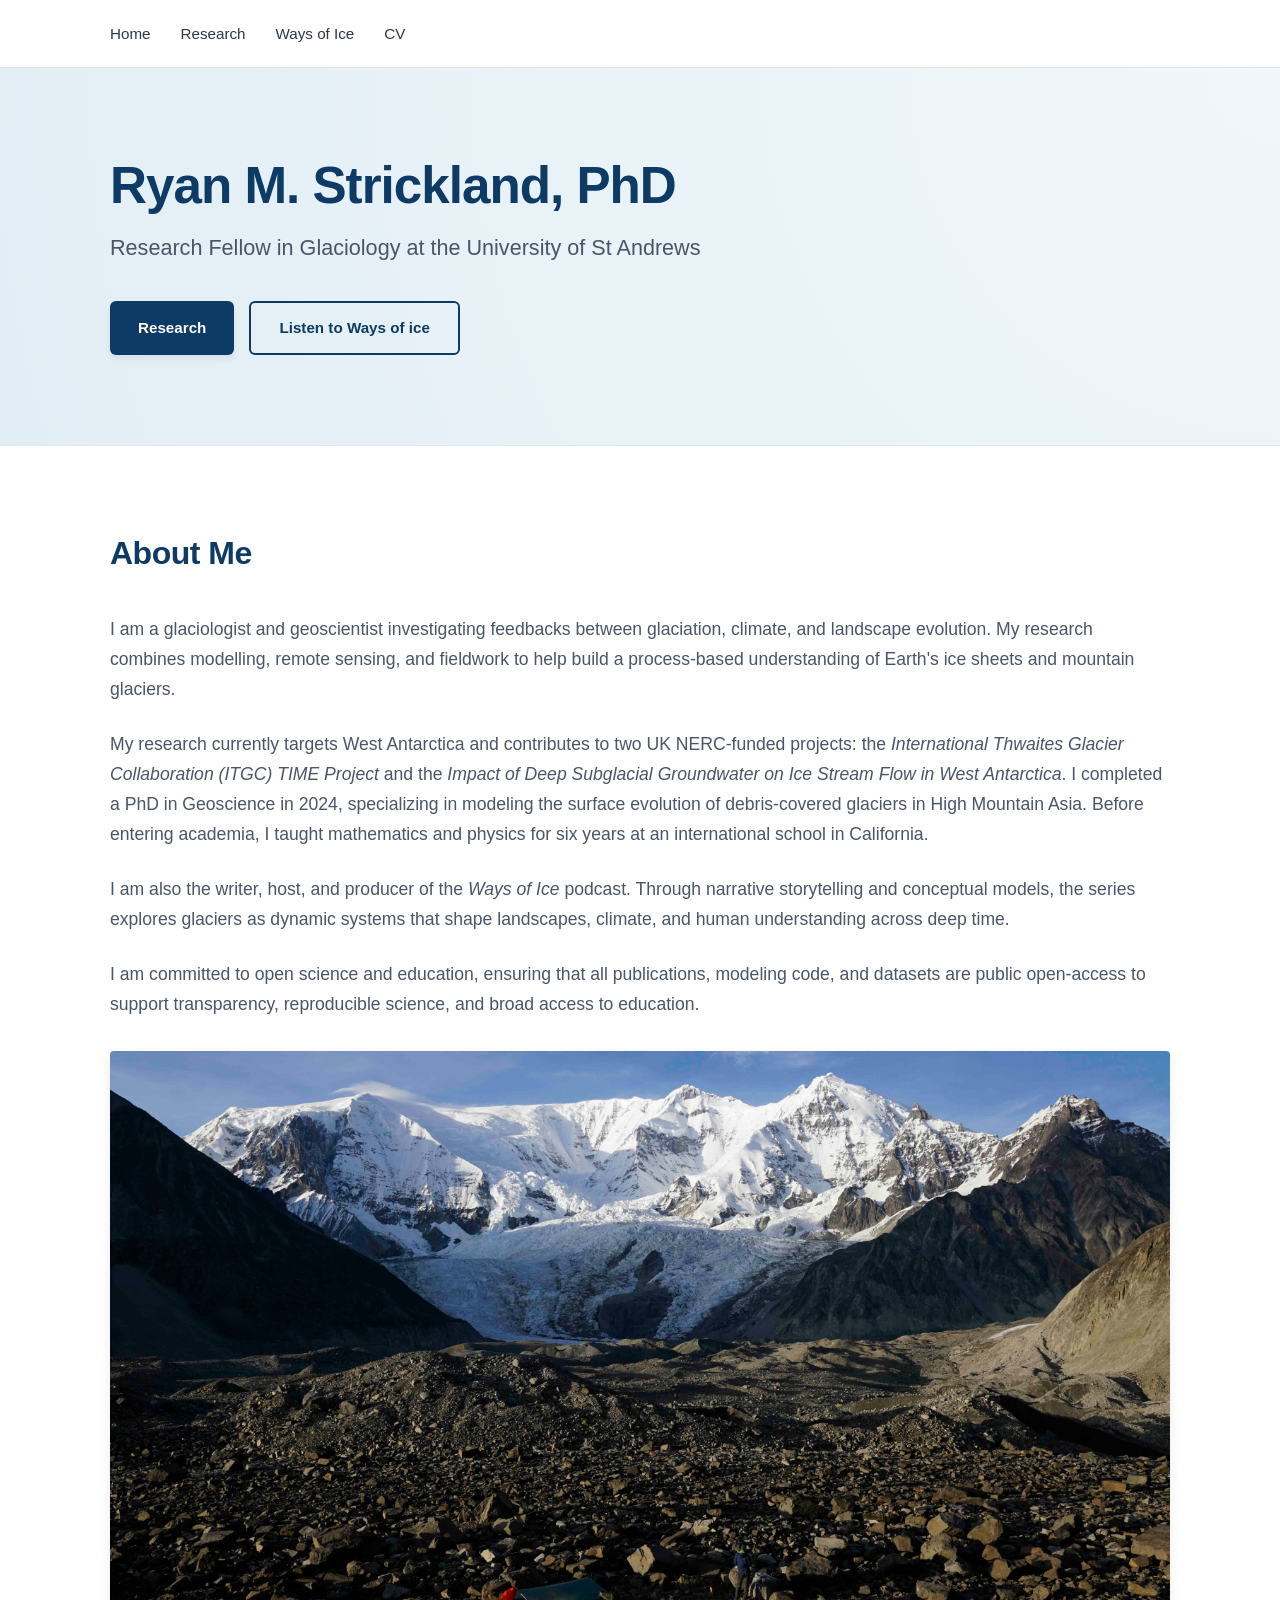
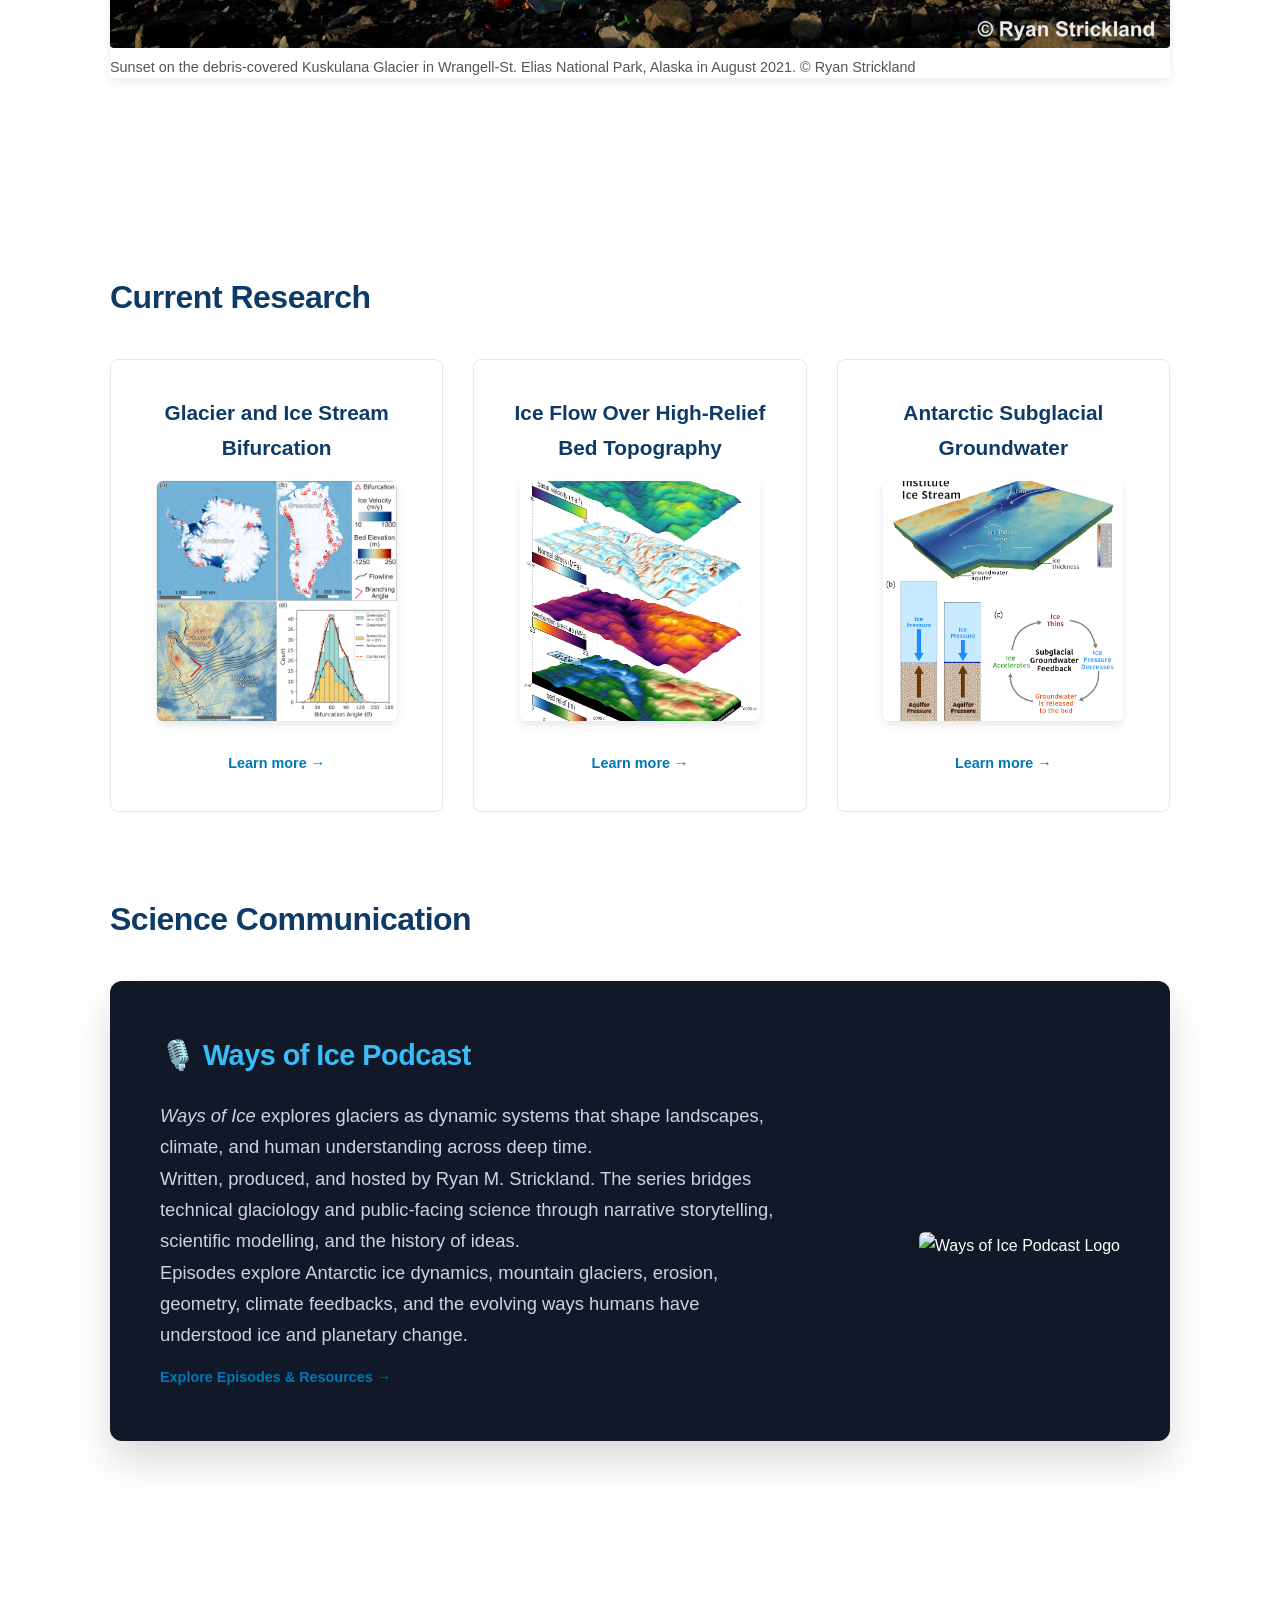
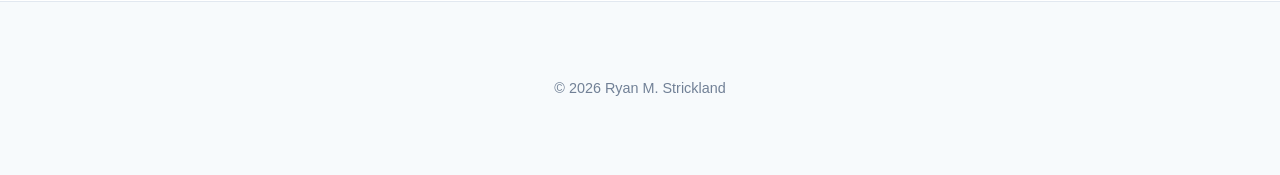
==== commit 59755ebd: "Fixed logo position" ====
--- a/index.html
+++ b/index.html
@@ -107,13 +107,14 @@
     <section id="podcast">
 
         <h2>Science Communication</h2>
-        <a href="ways-of-ice.html" class="card-link">
+
+        <a href="ways-of-ice.html" class="card-link" style="text-decoration: none; color: inherit;">
             <div class="podcast-feature">
                 <h3>🎙️ Ways of Ice Podcast</h3>
                 
-                <div class="podcast-content">
+                <div class="podcast-content" style="display: flex; gap: 2rem; align-items: center; justify-content: space-between;">
                     
-                    <div class="podcast-text">
+                    <div class="podcast-text" style="flex: 0 0 65%;">
                         <p>
                             <em>Ways of Ice</em> explores glaciers as dynamic systems that shape landscapes, climate, and human understanding across deep time.
                         </p>
@@ -128,13 +129,13 @@
                         </span>
                     </div>
                     
-                    <div class="podcast-logo-wrapper">
-                        <img src="images/logo.jpg" alt="Ways of Ice Podcast Logo" class="podcast-card-logo">
+                    <div class="podcast-logo-wrapper" style="flex: 0 0 30%; text-align: right;">
+                        <img src="images/logo.png" alt="Ways of Ice Podcast Logo" style="width: 100%; max-width: 220px; height: auto; border-radius: 6px; box-shadow: 0 4px 10px rgba(0,0,0,0.1);">
                     </div>
                     
                 </div>
             </div>
-        </a>
+</a>
     </section>
     </div>
 
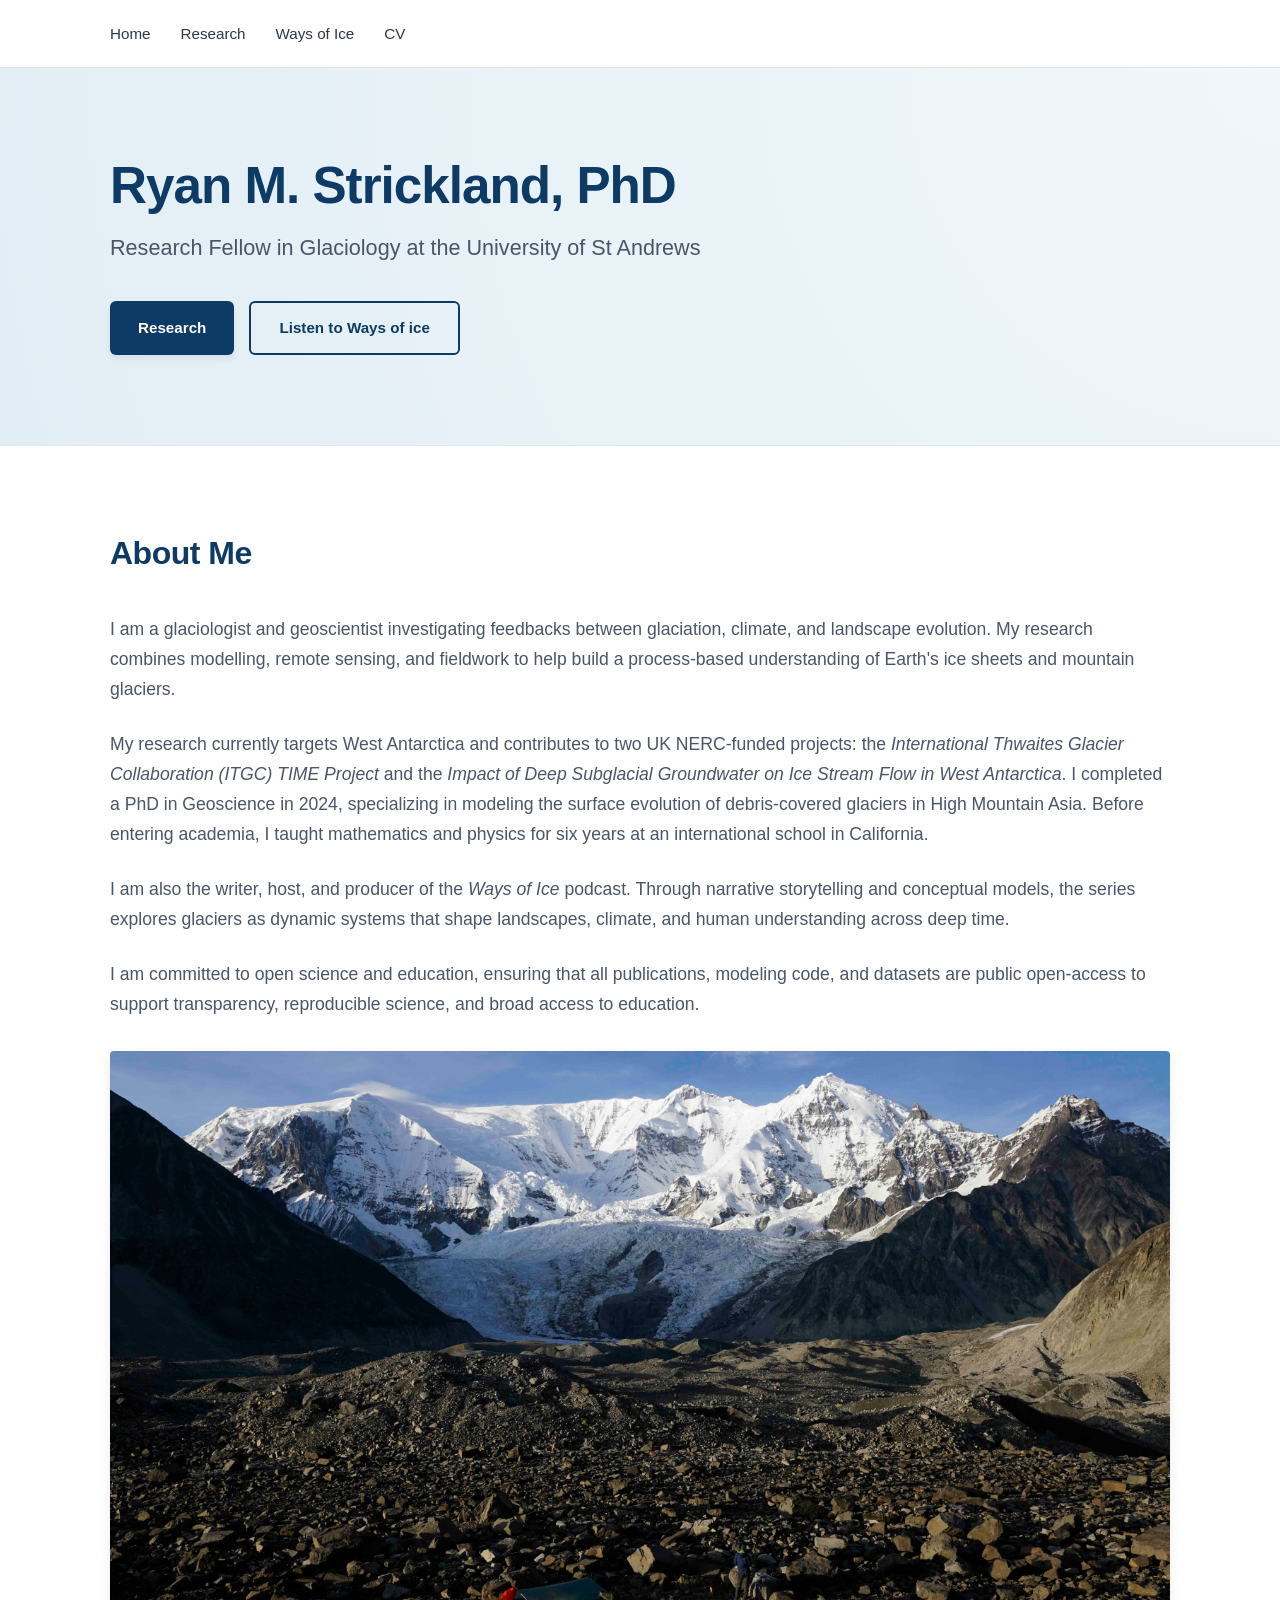
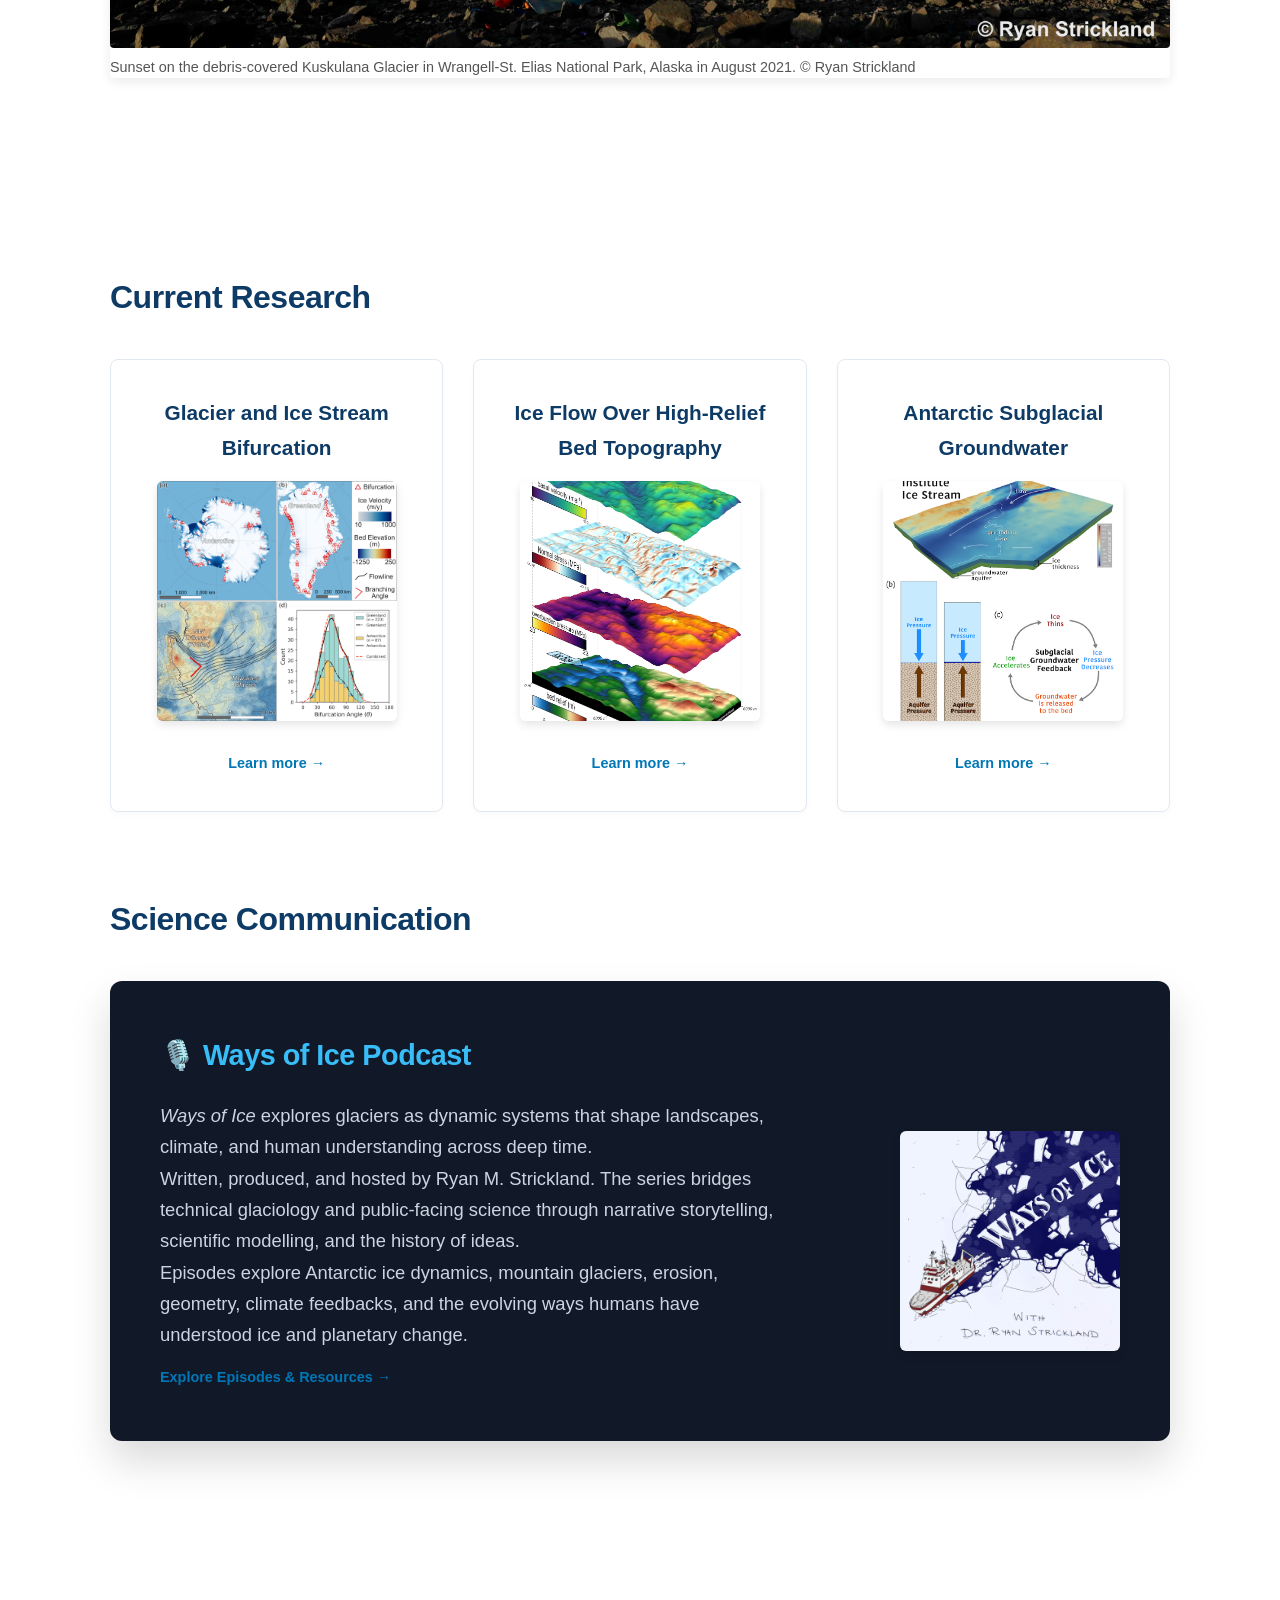
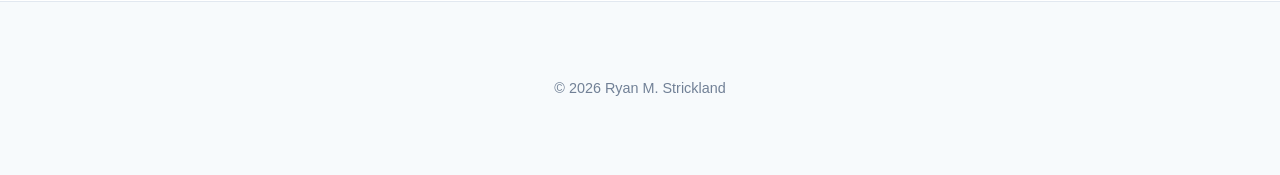
==== commit 692f0ea1: "Fixed logo resolution" ====
--- a/index.html
+++ b/index.html
@@ -130,7 +130,7 @@
                     </div>
                     
                     <div class="podcast-logo-wrapper" style="flex: 0 0 30%; text-align: right;">
-                        <img src="images/logo.png" alt="Ways of Ice Podcast Logo" style="width: 100%; max-width: 220px; height: auto; border-radius: 6px; box-shadow: 0 4px 10px rgba(0,0,0,0.1);">
+                        <img src="images/podcast_logo.jpg" alt="Ways of Ice Podcast Logo" style="width: 100%; max-width: 220px; height: auto; border-radius: 6px; box-shadow: 0 4px 10px rgba(0,0,0,0.1);">
                     </div>
                     
                 </div>
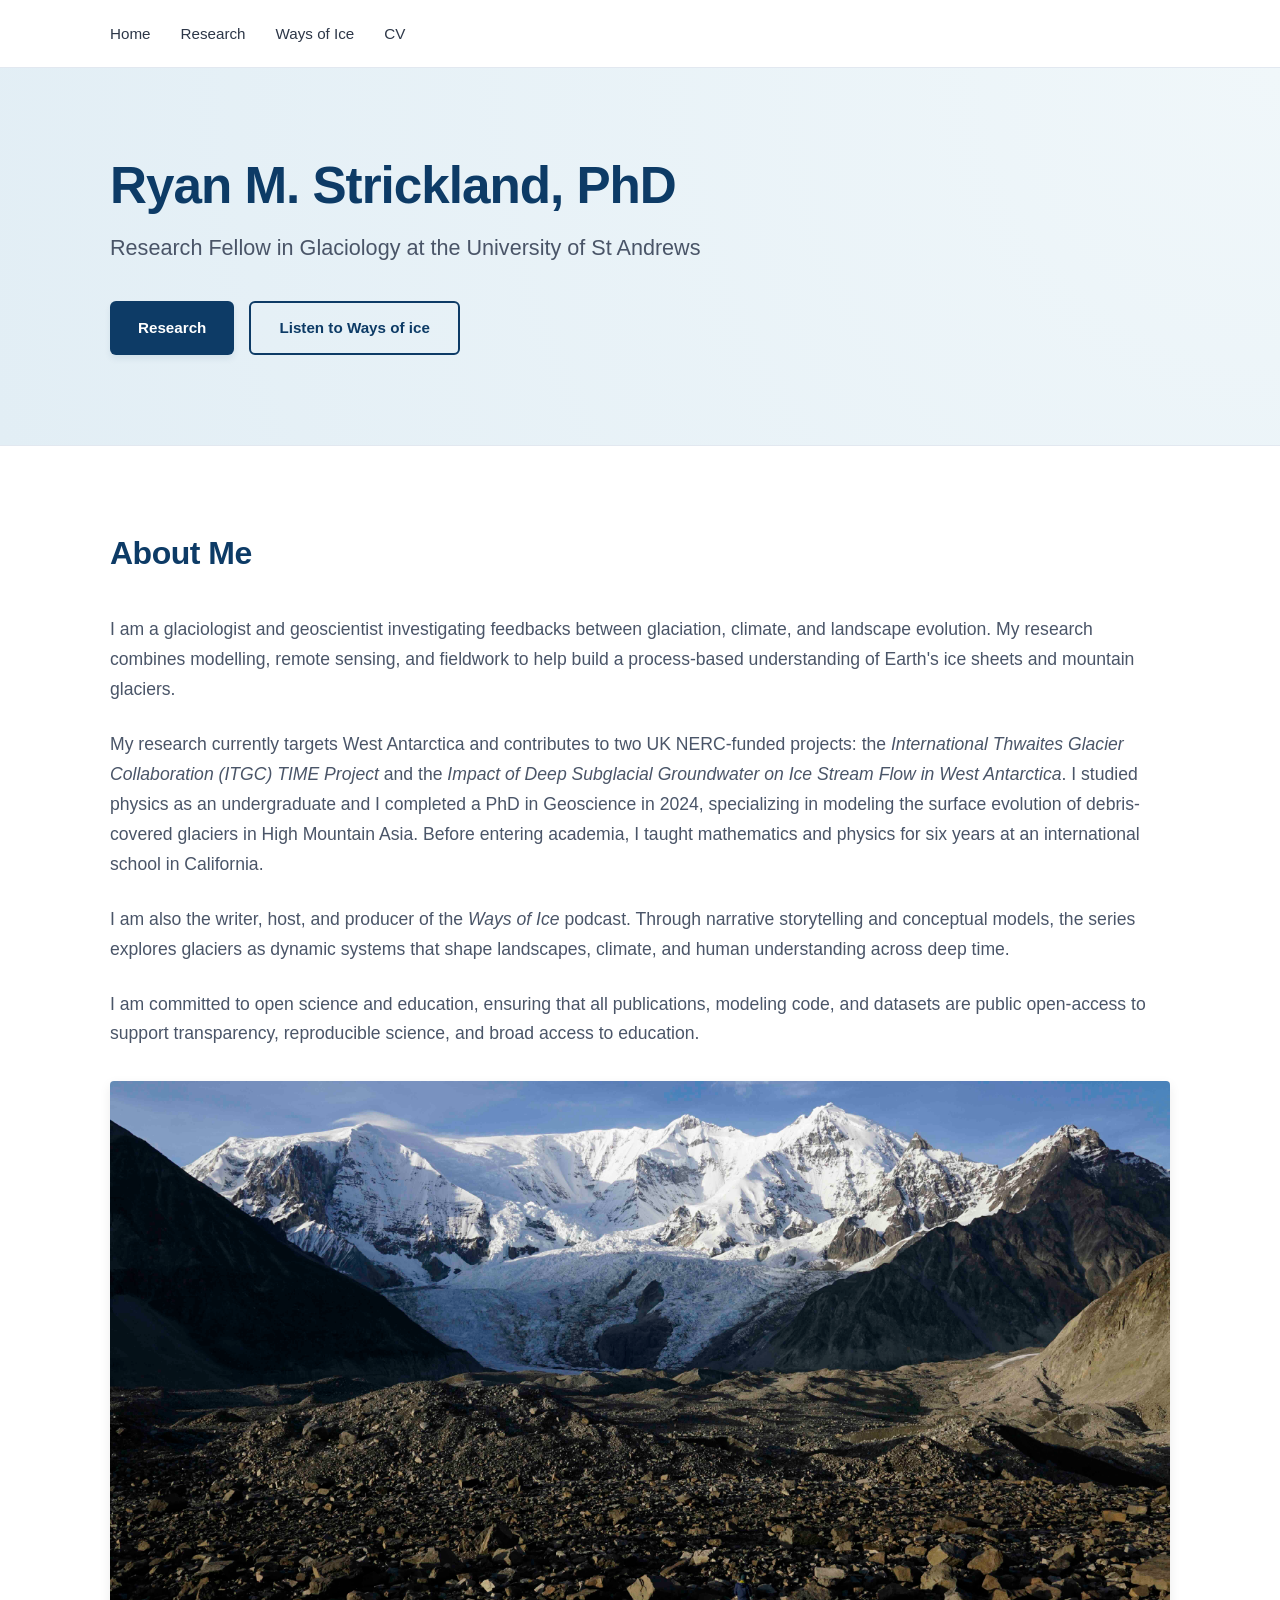
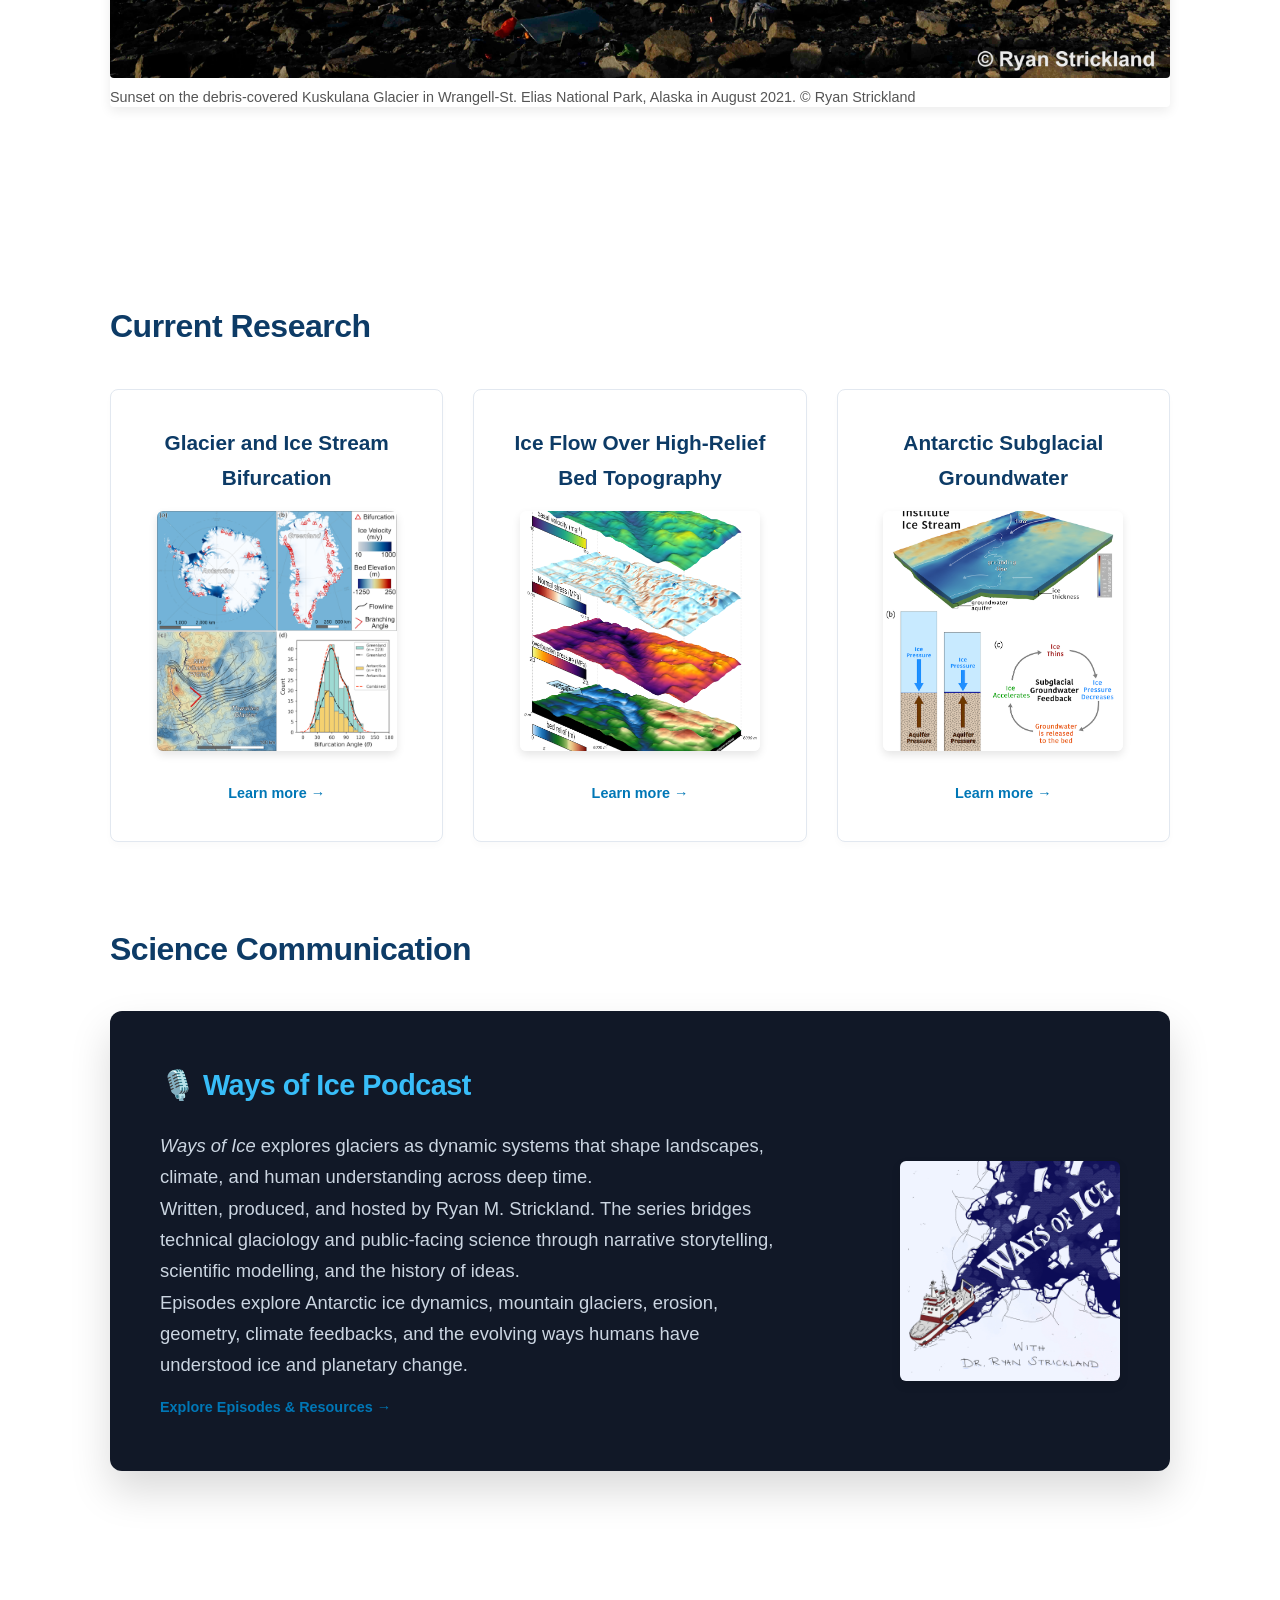
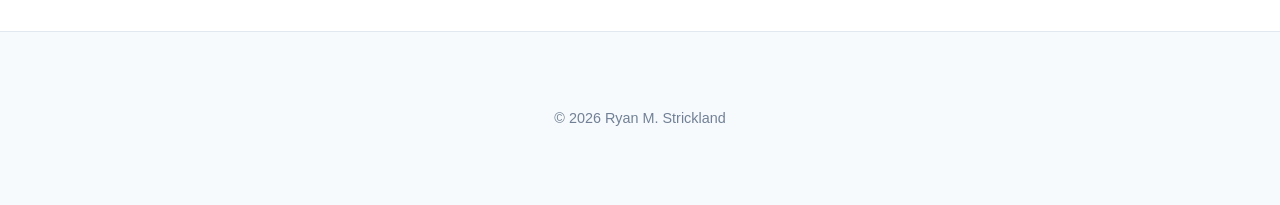
==== commit 0c0c8283: "Changed ep8 title" ====
--- a/index.html
+++ b/index.html
@@ -45,7 +45,7 @@
                 I am a glaciologist and geoscientist investigating feedbacks between glaciation, climate, and landscape evolution. My research combines modelling, remote sensing, and fieldwork to help build a process-based understanding of Earth's ice sheets and mountain glaciers.
             </p>
             <p>
-                My research currently targets West Antarctica and contributes to two UK NERC-funded projects: the <em>International Thwaites Glacier Collaboration (ITGC) TIME Project</em> and the <em>Impact of Deep Subglacial Groundwater on Ice Stream Flow in West Antarctica</em>. I completed a PhD in Geoscience in 2024, specializing in modeling the surface evolution of debris-covered glaciers in High Mountain Asia. Before entering academia, I taught mathematics and physics for six years at an international school in California. 
+                My research currently targets West Antarctica and contributes to two UK NERC-funded projects: the <em>International Thwaites Glacier Collaboration (ITGC) TIME Project</em> and the <em>Impact of Deep Subglacial Groundwater on Ice Stream Flow in West Antarctica</em>. I studied physics as an undergraduate and I completed a PhD in Geoscience in 2024, specializing in modeling the surface evolution of debris-covered glaciers in High Mountain Asia. Before entering academia, I taught mathematics and physics for six years at an international school in California. 
             </p>
             <p>
                 I am also the writer, host, and producer of the <em>Ways of Ice</em> podcast. Through narrative storytelling and conceptual models, the series explores glaciers as dynamic systems that shape landscapes, climate, and human understanding across deep time.
--- a/styles_1.css
+++ b/styles_1.css
@@ -437,4 +437,43 @@
     .podcast-logo-wrapper {
         text-align: center; /* Centers the logo on mobile screens */
     }
+}
+
+/* Custom constraint for square podcast cover art on the main landing page */
+figure.podcast-logo-main {
+    width: 100%;
+    max-width: 350px;     /* Prevents the logo from stretching past a standard 350px square */
+    margin: 2.5rem auto;  /* Centers the logo horizontally and provides clean top/bottom separation */
+    text-align: center;   /* Ensures the caption text remains perfectly centered underneath */
+    padding: 0;
+}
+
+/* Force the image inside this custom figure to fit its new boundaries precisely */
+figure.podcast-logo-main img {
+    width: 100%;          /* Fills up to the maximum 350px container width */
+    height: auto;         /* Preserves the square aspect ratio cleanly */
+    display: block;       
+    border-radius: 8px;   /* Softens the square corners to match professional audio directories */
+    box-shadow: 0 4px 20px rgba(0, 0, 0, 0.12); /* Adds a crisp drop shadow to elevate the artwork */
+}
+
+/* Format the attribution text */
+figure.podcast-logo-main figcaption {
+    font-size: 0.85rem;
+    color: #666;
+    margin-top: 0.75rem;
+    font-style: italic;
+}
+
+/* Removes default bullet behavior and resets padding for lists */
+.episode-list {
+    list-style-type: none;
+    padding-left: 0;
+    margin: 2rem 0;
+}
+
+/* Adds clean spacing between individual episodes */
+.episode-list li {
+    margin-bottom: 1.5rem;
+    line-height: 1.5;
 }
